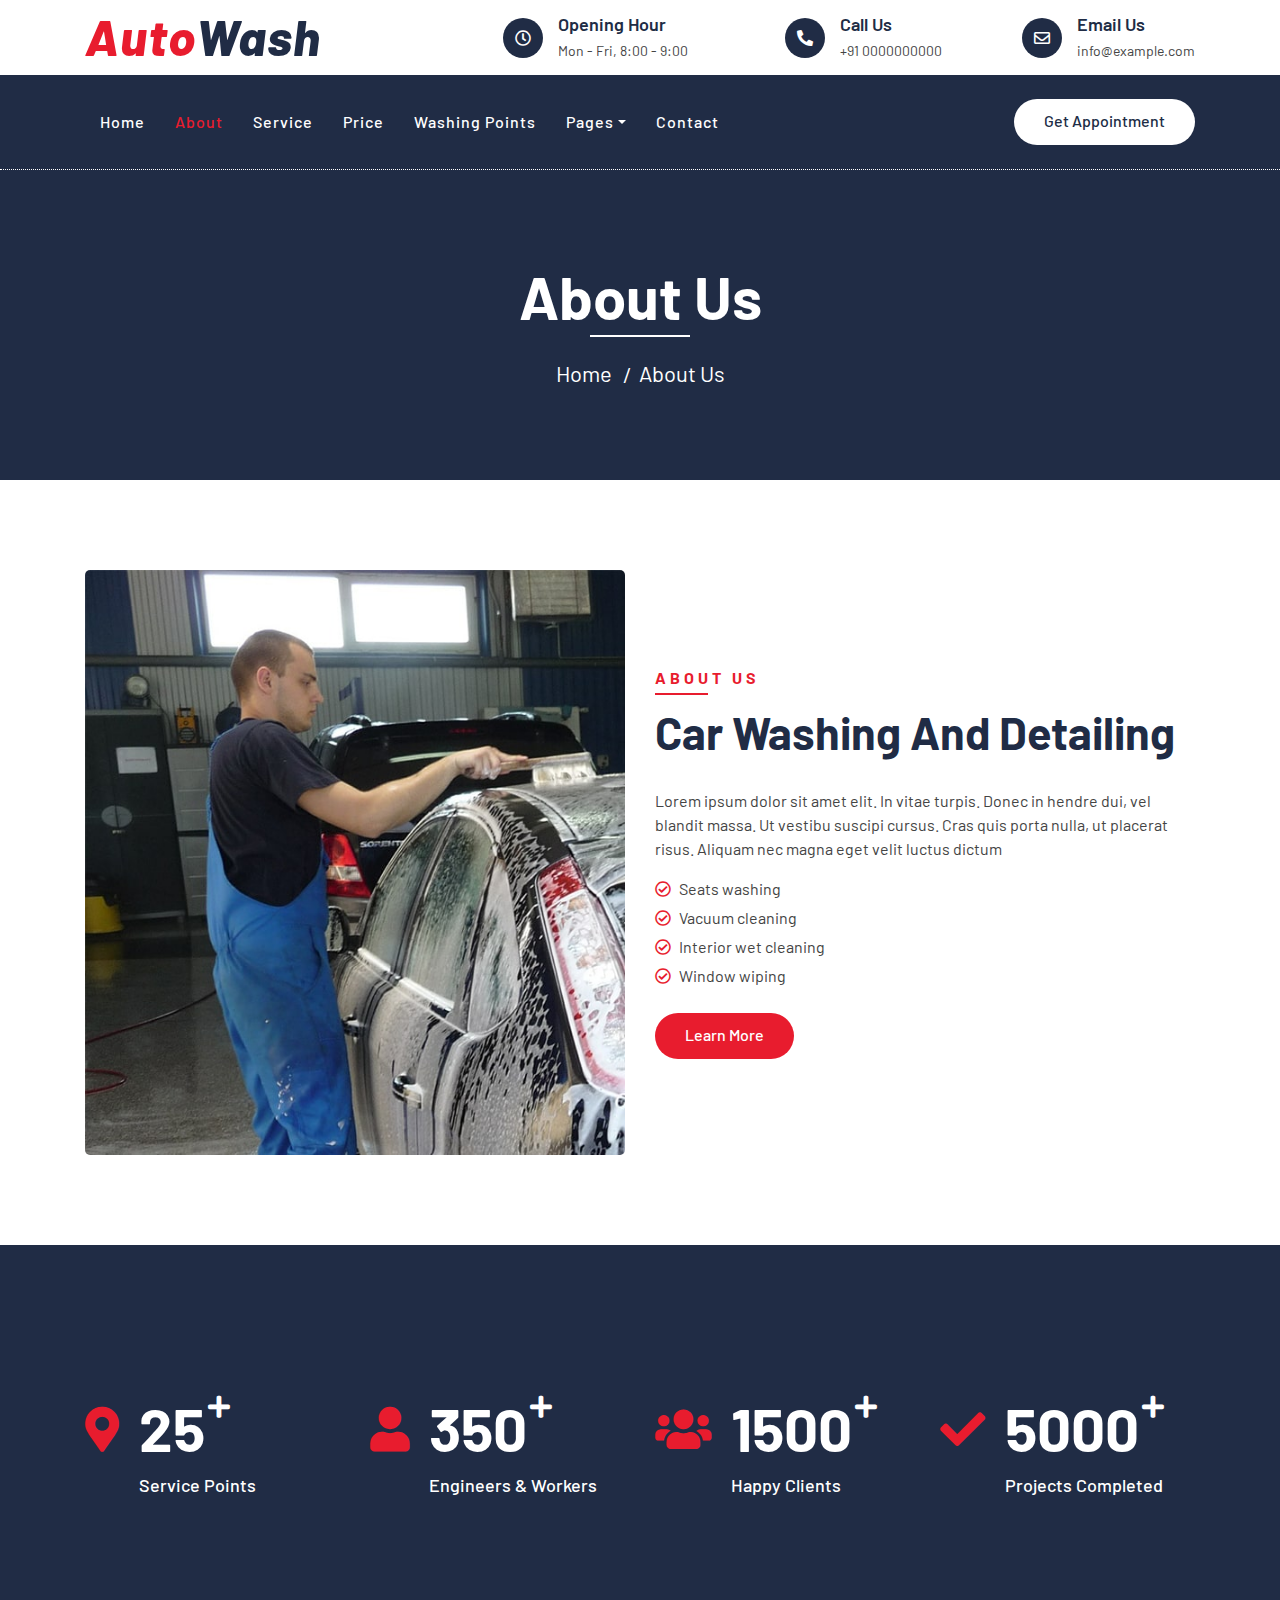
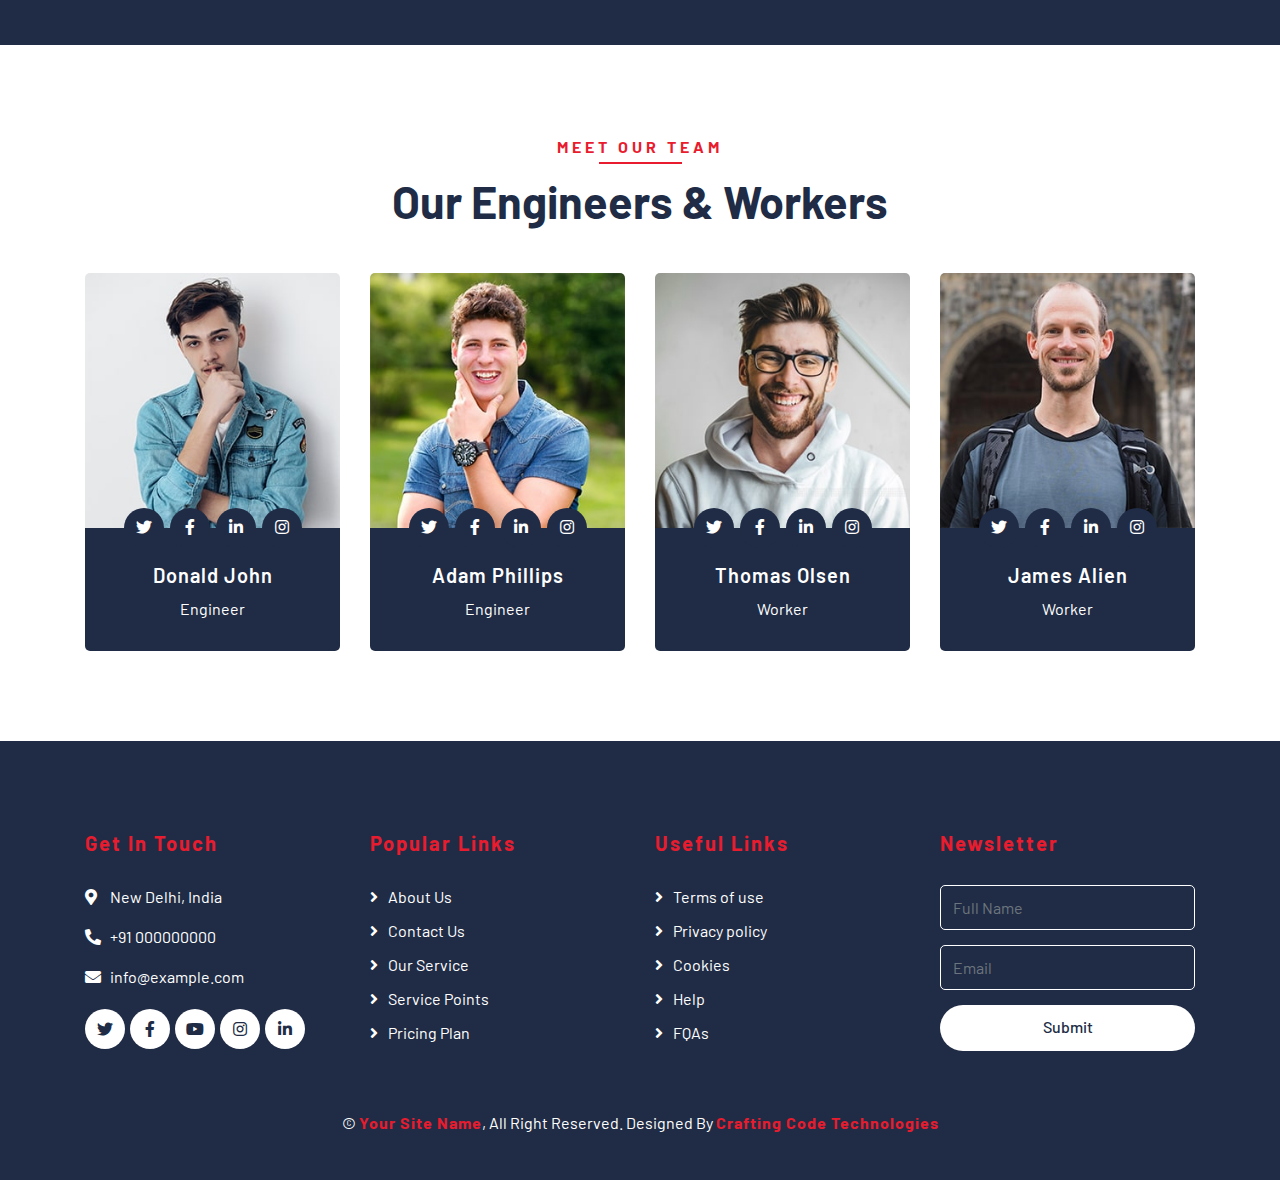
==== about.html @ 19c5558d "push to git hub" ====
<!DOCTYPE html>
<html lang="en">
    <head>
        <meta charset="utf-8">
        <title>AutoWash - Car Wash</title>
        <meta content="width=device-width, initial-scale=1.0" name="viewport">
        <meta content="Free Website Template" name="keywords">
        <meta content="Free Website Template" name="description">

        <!-- Favicon -->
        <link href="img/favicon.ico" rel="icon">

        <!-- Google Font -->
        <link href="https://fonts.googleapis.com/css2?family=Barlow:wght@400;500;600;700;800;900&display=swap" rel="stylesheet"> 
        
        <!-- CSS Libraries -->
        <link href="https://stackpath.bootstrapcdn.com/bootstrap/4.4.1/css/bootstrap.min.css" rel="stylesheet">
        <link href="https://cdnjs.cloudflare.com/ajax/libs/font-awesome/5.10.0/css/all.min.css" rel="stylesheet">
        <link href="lib/flaticon/font/flaticon.css" rel="stylesheet">
        <link href="lib/animate/animate.min.css" rel="stylesheet">
        <link href="lib/owlcarousel/assets/owl.carousel.min.css" rel="stylesheet">

        <!-- Template Stylesheet -->
        <link href="css/style.css" rel="stylesheet">
    </head>

    <body>
        <!-- Top Bar Start -->
        <div class="top-bar">
            <div class="container">
                <div class="row align-items-center">
                    <div class="col-lg-4 col-md-12">
                        <div class="logo">
                            <a href="index.html">
                                <h1>Auto<span>Wash</span></h1>
                                <!-- <img src="img/logo.jpg" alt="Logo"> -->
                            </a>
                        </div>
                    </div>
                    <div class="col-lg-8 col-md-7 d-none d-lg-block">
                        <div class="row">
                            <div class="col-4">
                                <div class="top-bar-item">
                                    <div class="top-bar-icon">
                                        <i class="far fa-clock"></i>
                                    </div>
                                    <div class="top-bar-text">
                                        <h3>Opening Hour</h3>
                                        <p>Mon - Fri, 8:00 - 9:00</p>
                                    </div>
                                </div>
                            </div>
                            <div class="col-4">
                                <div class="top-bar-item">
                                    <div class="top-bar-icon">
                                        <i class="fa fa-phone-alt"></i>
                                    </div>
                                    <div class="top-bar-text">
                                        <h3>Call Us</h3>
                                        <p>+91 0000000000</p>
                                    </div>
                                </div>
                            </div>
                            <div class="col-4">
                                <div class="top-bar-item">
                                    <div class="top-bar-icon">
                                        <i class="far fa-envelope"></i>
                                    </div>
                                    <div class="top-bar-text">
                                        <h3>Email Us</h3>
                                        <p>info@example.com</p>
                                    </div>
                                </div>
                            </div>
                        </div>
                    </div>
                </div>
            </div>
        </div>
        <!-- Top Bar End -->

        <!-- Nav Bar Start -->
        <div class="nav-bar">
            <div class="container">
                <nav class="navbar navbar-expand-lg bg-dark navbar-dark">
                    <a href="#" class="navbar-brand">MENU</a>
                    <button type="button" class="navbar-toggler" data-toggle="collapse" data-target="#navbarCollapse">
                        <span class="navbar-toggler-icon"></span>
                    </button>

                    <div class="collapse navbar-collapse justify-content-between" id="navbarCollapse">
                        <div class="navbar-nav mr-auto">
                            <a href="index.html" class="nav-item nav-link">Home</a>
                            <a href="about.html" class="nav-item nav-link active">About</a>
                            <a href="service.html" class="nav-item nav-link">Service</a>
                            <a href="price.html" class="nav-item nav-link">Price</a>
                            <a href="location.html" class="nav-item nav-link">Washing Points</a>
                            <div class="nav-item dropdown">
                                <a href="#" class="nav-link dropdown-toggle" data-toggle="dropdown">Pages</a>
                                <div class="dropdown-menu">
                                    <a href="blog.html" class="dropdown-item">Blog Grid</a>
                                    <a href="single.html" class="dropdown-item">Detail Page</a>
                                    <a href="team.html" class="dropdown-item">Team Member</a>
                                    <a href="booking.html" class="dropdown-item">Schedule Booking</a>
                                </div>
                            </div>
                            <a href="contact.html" class="nav-item nav-link">Contact</a>
                        </div>
                        <div class="ml-auto">
                            <a class="btn btn-custom" href="#">Get Appointment</a>
                        </div>
                    </div>
                </nav>
            </div>
        </div>
        <!-- Nav Bar End -->
        
        
        <!-- Page Header Start -->
        <div class="page-header">
            <div class="container">
                <div class="row">
                    <div class="col-12">
                        <h2>About Us</h2>
                    </div>
                    <div class="col-12">
                        <a href="">Home</a>
                        <a href="">About Us</a>
                    </div>
                </div>
            </div>
        </div>
        <!-- Page Header End -->
        

        <!-- About Start -->
        <div class="about">
            <div class="container">
                <div class="row align-items-center">
                    <div class="col-lg-6">
                        <div class="about-img">
                            <img src="img/about.jpg" alt="Image">
                        </div>
                    </div>
                    <div class="col-lg-6">
                        <div class="section-header text-left">
                            <p>About Us</p>
                            <h2>car washing and detailing</h2>
                        </div>
                        <div class="about-content">
                            <p>
                                Lorem ipsum dolor sit amet elit. In vitae turpis. Donec in hendre dui, vel blandit massa. Ut vestibu suscipi cursus. Cras quis porta nulla, ut placerat risus. Aliquam nec magna eget velit luctus dictum
                            </p>
                            <ul>
                                <li><i class="far fa-check-circle"></i>Seats washing</li>
                                <li><i class="far fa-check-circle"></i>Vacuum cleaning</li>
                                <li><i class="far fa-check-circle"></i>Interior wet cleaning</li>
                                <li><i class="far fa-check-circle"></i>Window wiping</li>
                            </ul>
                            <a class="btn btn-custom" href="">Learn More</a>
                        </div>
                    </div>
                </div>
            </div>
        </div>
        <!-- About End -->
        
        
        <!-- Facts Start -->
        <div class="facts" data-parallax="scroll" data-image-src="img/facts.jpg">
            <div class="container">
                <div class="row">
                    <div class="col-lg-3 col-md-6">
                        <div class="facts-item">
                            <i class="fa fa-map-marker-alt"></i>
                            <div class="facts-text">
                                <h3 data-toggle="counter-up">25</h3>
                                <p>Service Points</p>
                            </div>
                        </div>
                    </div>
                    <div class="col-lg-3 col-md-6">
                        <div class="facts-item">
                            <i class="fa fa-user"></i>
                            <div class="facts-text">
                                <h3 data-toggle="counter-up">350</h3>
                                <p>Engineers & Workers</p>
                            </div>
                        </div>
                    </div>
                    <div class="col-lg-3 col-md-6">
                        <div class="facts-item">
                            <i class="fa fa-users"></i>
                            <div class="facts-text">
                                <h3 data-toggle="counter-up">1500</h3>
                                <p>Happy Clients</p>
                            </div>
                        </div>
                    </div>
                    <div class="col-lg-3 col-md-6">
                        <div class="facts-item">
                            <i class="fa fa-check"></i>
                            <div class="facts-text">
                                <h3 data-toggle="counter-up">5000</h3>
                                <p>Projects Completed</p>
                            </div>
                        </div>
                    </div>
                </div>
            </div>
        </div>
        <!-- Facts End -->


        <!-- Team Start -->
        <div class="team">
            <div class="container">
                <div class="section-header text-center">
                    <p>Meet Our Team</p>
                    <h2>Our Engineers & Workers</h2>
                </div>
                <div class="row">
                    <div class="col-lg-3 col-md-6">
                        <div class="team-item">
                            <div class="team-img">
                                <img src="img/team-1.jpg" alt="Team Image">
                            </div>
                            <div class="team-text">
                                <h2>Donald John</h2>
                                <p>Engineer</p>
                                <div class="team-social">
                                    <a href=""><i class="fab fa-twitter"></i></a>
                                    <a href=""><i class="fab fa-facebook-f"></i></a>
                                    <a href=""><i class="fab fa-linkedin-in"></i></a>
                                    <a href=""><i class="fab fa-instagram"></i></a>
                                </div>
                            </div>
                        </div>
                    </div>
                    <div class="col-lg-3 col-md-6">
                        <div class="team-item">
                            <div class="team-img">
                                <img src="img/team-2.jpg" alt="Team Image">
                            </div>
                            <div class="team-text">
                                <h2>Adam Phillips</h2>
                                <p>Engineer</p>
                                <div class="team-social">
                                    <a href=""><i class="fab fa-twitter"></i></a>
                                    <a href=""><i class="fab fa-facebook-f"></i></a>
                                    <a href=""><i class="fab fa-linkedin-in"></i></a>
                                    <a href=""><i class="fab fa-instagram"></i></a>
                                </div>
                            </div>
                        </div>
                    </div>
                    <div class="col-lg-3 col-md-6">
                        <div class="team-item">
                            <div class="team-img">
                                <img src="img/team-3.jpg" alt="Team Image">
                            </div>
                            <div class="team-text">
                                <h2>Thomas Olsen</h2>
                                <p>Worker</p>
                                <div class="team-social">
                                    <a href=""><i class="fab fa-twitter"></i></a>
                                    <a href=""><i class="fab fa-facebook-f"></i></a>
                                    <a href=""><i class="fab fa-linkedin-in"></i></a>
                                    <a href=""><i class="fab fa-instagram"></i></a>
                                </div>
                            </div>
                        </div>
                    </div>
                    <div class="col-lg-3 col-md-6">
                        <div class="team-item">
                            <div class="team-img">
                                <img src="img/team-4.jpg" alt="Team Image">
                            </div>
                            <div class="team-text">
                                <h2>James Alien</h2>
                                <p>Worker</p>
                                <div class="team-social">
                                    <a href=""><i class="fab fa-twitter"></i></a>
                                    <a href=""><i class="fab fa-facebook-f"></i></a>
                                    <a href=""><i class="fab fa-linkedin-in"></i></a>
                                    <a href=""><i class="fab fa-instagram"></i></a>
                                </div>
                            </div>
                        </div>
                    </div>
                </div>
            </div>
        </div>
        <!-- Team End -->


               <!-- Footer Start -->
        <div class="footer">
            <div class="container">
                <div class="row">
                    <div class="col-lg-3 col-md-6">
                        <div class="footer-contact">
                            <h2>Get In Touch</h2>
                            <p><i class="fa fa-map-marker-alt"></i>New Delhi, India</p>
                            <p><i class="fa fa-phone-alt"></i>+91 000000000</p>
                            <p><i class="fa fa-envelope"></i>info@example.com</p>
                            <div class="footer-social">
                                <a class="btn" href=""><i class="fab fa-twitter"></i></a>
                                <a class="btn" href=""><i class="fab fa-facebook-f"></i></a>
                                <a class="btn" href=""><i class="fab fa-youtube"></i></a>
                                <a class="btn" href=""><i class="fab fa-instagram"></i></a>
                                <a class="btn" href=""><i class="fab fa-linkedin-in"></i></a>
                            </div>
                        </div>
                    </div>
                    <div class="col-lg-3 col-md-6">
                        <div class="footer-link">
                            <h2>Popular Links</h2>
                            <a href="">About Us</a>
                            <a href="">Contact Us</a>
                            <a href="">Our Service</a>
                            <a href="">Service Points</a>
                            <a href="">Pricing Plan</a>
                        </div>
                    </div>
                    <div class="col-lg-3 col-md-6">
                        <div class="footer-link">
                            <h2>Useful Links</h2>
                            <a href="">Terms of use</a>
                            <a href="">Privacy policy</a>
                            <a href="">Cookies</a>
                            <a href="">Help</a>
                            <a href="">FQAs</a>
                        </div>
                    </div>
                    <div class="col-lg-3 col-md-6">
                        <div class="footer-newsletter">
                            <h2>Newsletter</h2>
                            <form>
                                <input class="form-control" placeholder="Full Name">
                                <input class="form-control" placeholder="Email">
                                <button class="btn btn-custom">Submit</button>
                            </form>
                        </div>
                    </div>
                </div>
            </div>
            <div class="container copyright">
                <p>&copy; <a href="#">Your Site Name</a>, All Right Reserved. Designed By <a href="https://craftingcodetech.vercel.app/">Crafting Code Technologies</a></p>
            </div>
        </div>
        <!-- Footer End -->
        
        <!-- Back to top button -->
        <a href="#" class="back-to-top"><i class="fa fa-chevron-up"></i></a>
        
        <!-- Pre Loader -->
        <div id="loader" class="show">
            <div class="loader"></div>
        </div>

        <!-- JavaScript Libraries -->
        <script src="https://code.jquery.com/jquery-3.4.1.min.js"></script>
        <script src="https://stackpath.bootstrapcdn.com/bootstrap/4.4.1/js/bootstrap.bundle.min.js"></script>
        <script src="lib/easing/easing.min.js"></script>
        <script src="lib/owlcarousel/owl.carousel.min.js"></script>
        <script src="lib/waypoints/waypoints.min.js"></script>
        <script src="lib/counterup/counterup.min.js"></script>
        
        <!-- Contact Javascript File -->
        <script src="mail/jqBootstrapValidation.min.js"></script>
        <script src="mail/contact.js"></script>

        <!-- Template Javascript -->
        <script src="js/main.js"></script>
    </body>
</html>
---- lib/flaticon/font/flaticon.css ----
/*
  	Flaticon icon font: Flaticon
  	Creation date: 11/10/2020 08:08
  	*/

@font-face {
  font-family: "Flaticon";
  src: url("./Flaticon.eot");
  src: url("./Flaticon.eot?#iefix") format("embedded-opentype"),
       url("./Flaticon.woff2") format("woff2"),
       url("./Flaticon.woff") format("woff"),
       url("./Flaticon.ttf") format("truetype"),
       url("./Flaticon.svg#Flaticon") format("svg");
  font-weight: normal;
  font-style: normal;
}

@media screen and (-webkit-min-device-pixel-ratio:0) {
  @font-face {
    font-family: "Flaticon";
    src: url("./Flaticon.svg#Flaticon") format("svg");
  }
}

[class^="flaticon-"]:before, [class*=" flaticon-"]:before,
[class^="flaticon-"]:after, [class*=" flaticon-"]:after {   
  font-family: Flaticon;
        font-size: 20px;
font-style: normal;
margin-left: 20px;
}

.flaticon-car-wash-1:before { content: "\f100"; }
.flaticon-car-service:before { content: "\f101"; }
.flaticon-seat:before { content: "\f102"; }
.flaticon-car-service-1:before { content: "\f103"; }
.flaticon-car-wash:before { content: "\f104"; }
.flaticon-brush:before { content: "\f105"; }
.flaticon-vacuum-cleaner:before { content: "\f106"; }
.flaticon-brush-1:before { content: "\f107"; }
.flaticon-car-service-2:before { content: "\f108"; }
.flaticon-car-service-3:before { content: "\f109"; }
---- css/style.css ----
/*******************************/
/********* General CSS *********/
/*******************************/
body {
    color: #444444;
    font-weight: 400;
    background: #ffffff;
    font-family: 'Barlow', sans-serif;
}

h1,
h2, 
h3, 
h4,
h5, 
h6 {
    color: #202C45;
}

a {
    color: #202C45;
    transition: .3s;
}

a:hover,
a:active,
a:focus {
    color: #E81C2E;
    outline: none;
    text-decoration: none;
}

.btn.btn-custom {
    padding: 10px 30px 12px 30px;
    text-align: center; 
    font-size: 16px;
    font-weight: 500;
    color: #ffffff;
    background: #E81C2E;
    border: none;
    border-radius: 60px;
    box-shadow: inset 0 0 0 0 #202C45;
    transition: ease-out 0.5s;
    -webkit-transition: ease-out 0.5s;
    -moz-transition: ease-out 0.5s;
}

.btn.btn-custom:hover {
    color: #E81C2E;
    background: #202C45;
    box-shadow: inset 200px 0 0 0 #202C45;
}

.btn:focus,
.form-control:focus {
    box-shadow: none;
}

.container-fluid {
    max-width: 1366px;
}

[class^="flaticon-"]:before, [class*=" flaticon-"]:before,
[class^="flaticon-"]:after, [class*=" flaticon-"]:after {   
    font-size: inherit;
    margin-left: 0;
}


/**********************************/
/****** Loader & Back to Top ******/
/**********************************/
#loader {
    position: fixed;
    top: 0;
    right: 0;
    bottom: 0;
    left: 0;
    display: flex;
    align-items: center;
    justify-content: center;
    background: #ffffff;
    opacity: 0;
    visibility: hidden;
    -webkit-transition: opacity .3s ease-out, visibility 0s linear .3s;
    -o-transition: opacity .3s ease-out, visibility 0s linear .3s;
    transition: opacity .3s ease-out, visibility 0s linear .3s;
    z-index: 999;
}

#loader.show {
    -webkit-transition: opacity .6s ease-out, visibility 0s linear 0s;
    -o-transition: opacity .6s ease-out, visibility 0s linear 0s;
    transition: opacity .6s ease-out, visibility 0s linear 0s;
    visibility: visible;
    opacity: 1;
}

#loader .loader {
    position: relative;
    width: 45px;
    height: 45px;
    border: 5px solid #dddddd;
    border-top: 5px solid #E81C2E;
    border-radius: 50%;
    -webkit-animation: spin 2s linear infinite;
    animation: spin 2s linear infinite;
}

@-webkit-keyframes spin {
    0% { -webkit-transform: rotate(0deg); }
    100% { -webkit-transform: rotate(360deg); }
}

@keyframes spin {
    0% { transform: rotate(0deg); }
    100% { transform: rotate(360deg); }
}

.back-to-top {
    position: fixed;
    display: none;
    width: 44px;
    height: 44px;
    text-align: center;
    line-height: 1;
    font-size: 22px;
    right: 15px;
    bottom: 15px;
    transition: .5s;
    background: #E81C2E;
    border-radius: 44px;
    z-index: 9;
}

.back-to-top i {
    color: #ffffff;
    padding-top: 10px;
}

.back-to-top:hover {
    background: #202C45;
}


/**********************************/
/********** Top Bar CSS ***********/
/**********************************/
.top-bar {
    position: relative;
    height: 75px;
    display: flex;
    align-items: center;
    background: #ffffff;
}

.top-bar .logo {
    text-align: left;
    overflow: hidden;
}

.top-bar .logo h1 {
    margin: -4px 0 0 0;
    color: #E81C2E;
    font-size: 50px;
    line-height: 50px;
    font-weight: 800;
    letter-spacing: 1px;
    font-style: italic;
}

.top-bar .logo h1 span {
    color: #202C45;
}

.top-bar .logo img {
    max-width: 100%;
    max-height: 60px;
}

.top-bar .top-bar-item {
    display: flex;
    align-items: center;
    justify-content: flex-end;
}

.top-bar .top-bar-icon {
    width: 40px;
    height: 40px;
    display: flex;
    align-items: center;
    justify-content: center;
    background: #202C45;
    border-radius: 40px;
}

.top-bar .top-bar-icon i {
    margin: 0;
    color: #ffffff;
    font-size: 16px;
}

.top-bar .top-bar-text {
    padding-left: 15px;
}

.top-bar .top-bar-text h3 {
    margin: 0 0 5px 0;
    font-size: 18px;
    font-weight: 600;
}

.top-bar .top-bar-text p {
    margin: 0;
    font-size: 14px;
    font-weight: 400;
}

@media (max-width: 991.98px) {
    .top-bar .logo {
        text-align: center;
    }
}


/**********************************/
/*********** Nav Bar CSS **********/
/**********************************/
.nav-bar {
    position: relative;
    background: #202C45;
}

.nav-bar.nav-sticky {
    position: fixed;
    width: 100%;
    top: 0;
    left: 0;
    box-shadow: 0 2px 5px rgba(0, 0, 0, .3);
    z-index: 999;
}

.nav-bar .navbar {
    padding: 20px 0;
    background: #202C45 !important;
    transition: .3s;
}

.nav-bar.nav-sticky .navbar {
    padding: 5px 0;
}

.navbar-dark .navbar-nav .nav-link,
.navbar-dark .navbar-nav .nav-link:focus,
.navbar-dark .navbar-nav .nav-link:hover,
.navbar-dark .navbar-nav .nav-link.active {
    color: #ffffff;
    padding: 15px;
    font-weight: 500;
    letter-spacing: 1px;
}

.navbar-dark .navbar-nav .nav-link:hover,
.navbar-dark .navbar-nav .nav-link.active {
    color: #E81C2E;
}

.nav-bar .dropdown-menu {
    margin-top: 0;
    border: 0;
    border-radius: 0;
    background: #f8f9fa;
}

.nav-bar .btn.btn-custom {
    color: #202C45;
    background: #ffffff;
    box-shadow: inset 0 0 0 0 #E81C2E;
}

.nav-bar .btn:hover {
    color: #ffffff;
    background: #E81C2E;
    box-shadow: inset 200px 0 0 0 #E81C2E;
}

@media (min-width: 992px) {
    .nav-bar .navbar-brand {
        display: none;
    }
}

@media (max-width: 991.98px) {
    .navbar-dark .navbar-nav .nav-link,
    .navbar-dark .navbar-nav .nav-link:focus,
    .navbar-dark .navbar-nav .nav-link:hover,
    .navbar-dark .navbar-nav .nav-link.active {
        padding: 5px 0;
    }
    
    .nav-bar .dropdown-menu {
        box-shadow: none;
    }
    
    .nav-bar .btn {
        display: none;
    }
}


/*******************************/
/********** Hero CSS ***********/
/*******************************/
.carousel {
    position: relative;
    width: 100%;
    min-height: 400px;
    background: #ffffff;
    margin-bottom: 45px;
}

.carousel .container-fluid {
    padding: 0;
}

.carousel .carousel-item {
    position: relative;
    width: 100%;
    min-height: 400px;
    display: flex;
    align-items: center;
    justify-content: center;
    flex-direction: column;
}

.carousel .carousel-img {
    position: relative;
    width: 100%;
    height: 100%;
    min-height: 400px;
    text-align: right;
    overflow: hidden;
}

.carousel .carousel-img::after {
    position: absolute;
    content: "";
    top: 0;
    right: 0;
    bottom: 0;
    left: 0;
    background: rgba(0, 0, 0, .5);
    z-index: 1;
}

.carousel .carousel-img img {
    width: 100%;
    height: 100%;
    object-fit: cover;
}

.carousel .carousel-text {
    position: absolute;
    max-width: 992px;
    padding: 0 15px;
    text-align: center;
    display: flex;
    align-items: center;
    justify-content: center;
    flex-direction: column;
    z-index: 2;
}

.carousel .carousel-text h3 {
    color: #E81C2E;
    font-size: 20px;
    font-weight: 700;
    letter-spacing: 4px;
    text-transform: uppercase;
    margin-bottom: 0px;
}

.carousel .carousel-text h1 {
    color: #ffffff;
    font-size: 90px;
    font-weight: 700;
    margin-bottom: 20px;
    text-transform: capitalize;
}

.carousel .carousel-text p {
    max-width: 500px;
    color: #ffffff;
    font-size: 18px;
    margin-bottom: 40px;
}

.carousel .btn.btn-custom {
    padding: 20px 45px 22px 45px;
    color: #ffffff;
}

.carousel .btn.btn-custom:hover {
    color: #E81C2E;
}

.carousel .owl-nav {
    position: absolute;
    width: 100%;
    height: 50px;
    top: calc(50% - 25px);
    left: 0;
    display: flex;
    justify-content: space-between;
    z-index: 9;
}

.carousel .owl-nav .owl-prev,
.carousel .owl-nav .owl-next {
    width: 50px;
    height: 50px;
    display: flex;
    align-items: center;
    justify-content: center;
    color: #ffffff;
    border-radius: 50px;
    background: rgba(256, 256, 256, .2);
    font-size: 22px;
    transition: .5s;
}

.carousel .owl-nav .owl-prev {
    margin-left: 30px;
}

.carousel .owl-nav .owl-next {
    margin-right: 30px;
}

.carousel .owl-nav .owl-prev:hover,
.carousel .owl-nav .owl-next:hover {
    color: #ffffff;
    background: #E81C2E;
}

.carousel .animated {
    -webkit-animation-duration: 1s;
    animation-duration: 1s;
}

@media (max-width: 991.98px) {
    .carousel .carousel-text h3 {
        margin-bottom: 5px;
    }
    
    .carousel .carousel-text h1 {
        font-size: 60px;
    }
    
    .carousel .carousel-text p {
        font-size: 16px;
    }
    
    .carousel .carousel-text .btn {
        padding: 12px 30px;
        font-size: 15px;
        letter-spacing: 0;
    }
}

@media (max-width: 767.98px) {
    .carousel .carousel-text h3 {
        font-size: 18px;
        letter-spacing: 2px;
        margin-bottom: 15px;
    }
    
    .carousel .carousel-text h1 {
        font-size: 45px;
    }
    
    .carousel .carousel-text .btn {
        padding: 10px 25px;
        font-size: 15px;
        letter-spacing: 0;
    }
}

@media (max-width: 575.98px) {
    .carousel .carousel-text h3 {
        font-size: 14px;
        letter-spacing: 1px;
        margin-bottom: 10px;
    }
    
    .carousel .carousel-text h1 {
        font-size: 30px;
        margin-bottom: 15px;
    }
    
    .carousel .carousel-text p {
        margin-bottom: 25px;
    }
    
    .carousel .carousel-text .btn {
        padding: 8px 20px;
        font-size: 14px;
        letter-spacing: 0;
    }
}


/*******************************/
/******* Page Header CSS *******/
/*******************************/
.page-header {
    position: relative;
    margin-bottom: 45px;
    padding: 90px 0;
    text-align: center;
    background: #202C45;
    border-top: 1px dotted #ffffff;
}

.page-header h2 {
    position: relative;
    color: #ffffff;
    font-size: 60px;
    font-weight: 700;
    margin-bottom: 20px;
    padding-bottom: 5px;
}

.page-header h2::after {
    position: absolute;
    content: "";
    width: 100px;
    height: 2px;
    left: calc(50% - 50px);
    bottom: 0;
    background: #ffffff;
}

.page-header a {
    position: relative;
    padding: 0 12px;
    font-size: 22px;
    color: #ffffff;
}

.page-header a:hover {
    color: #E81C2E;
}

.page-header a::after {
    position: absolute;
    content: "/";
    width: 8px;
    height: 8px;
    top: -2px;
    right: -7px;
    text-align: center;
    color: #ffffff;
}

.page-header a:last-child::after {
    display: none;
}

@media (max-width: 991.98px) {
    .page-header {
        padding: 60px 0;
    }
    
    .page-header h2 {
        font-size: 45px;
    }
    
    .page-header a {
        font-size: 20px;
    }
}

@media (max-width: 767.98px) {
    .page-header {
        padding: 45px 0;
    }
    
    .page-header h2 {
        font-size: 35px;
    }
    
    .page-header a {
        font-size: 18px;
    }
}


/*******************************/
/******* Section Header ********/
/*******************************/
.section-header {
    position: relative;
    width: 100%;
    max-width: 700px;
    margin: 0 auto 45px auto;
}

.section-header p {
    display: inline-block;
    margin-bottom: 10px;
    padding-bottom: 5px;
    position: relative;
    font-size: 16px;
    font-weight: 700;
    letter-spacing: 4px;
    text-transform: uppercase;
    color: #E81C2E;
}

.section-header p::after {
    position: absolute;
    content: "";
    width: 50%;
    height: 2px;
    left: 25%;
    bottom: 0;
    background: #E81C2E;
}

.section-header.text-left p::after {
    left: 0;
}

.section-header.text-right p::after {
    left: 50%;
}

.section-header h2 {
    margin: 0;
    font-size: 45px;
    font-weight: 700;
    text-transform: capitalize;
}

@media (max-width: 991.98px) {
    .section-header h2 {
        font-size: 45px;
    }
}

@media (max-width: 767.98px) {
    .section-header h2 {
        font-size: 40px;
    }
}

@media (max-width: 575.98px) {
    .section-header h2 {
        font-size: 35px;
    }
}


/*******************************/
/********** About CSS **********/
/*******************************/
.about {
    position: relative;
    width: 100%;
    padding: 45px 0 15px 0;
}

.about .section-header {
    margin-bottom: 30px;
    margin-left: 0;
}

.about .about-img img {
    width: 100%;
    border-radius: 5px;
    margin-bottom: 30px;
}

.about .about-content {
    margin-bottom: 30px;
}

.about .about-content ul {
    margin: 0;
    padding: 0;
    list-style: none;
    margin-bottom: 25px;
}

.about .about-content ul li {
    margin-bottom: 5px;
}

.about .about-content ul li i {
    margin-right: 8px;
    color: #E81C2E;
}


/*******************************/
/********* Service CSS *********/
/*******************************/
.service {
    position: relative;
    width: 100%;
    padding: 45px 0 0 0;
}

.service .service-item {
    position: relative;
    width: 100%;
    display: flex;
    flex-direction: column;
    margin-bottom: 45px;
}

.service .service-item i {
    color: #202C45;
    font-size: 75px;
    line-height: 75px;
    margin-bottom: 20px;
}

.service .service-item [class^="flaticon-"]::before {
    margin: 0;
    font-size: 60px;
    line-height: 60px;
    background-image: linear-gradient(#E81C2E, #202C45);
    -webkit-background-clip: text;
    -webkit-text-fill-color: transparent;
    transition: .5s;
}

.service .service-item h3 {
    margin-bottom: 10px;
    font-size: 20px;
    font-weight: 700;
    letter-spacing: 1px;
}

.service .service-item p {
    margin: 0;
}


/*******************************/
/********** Facts CSS **********/
/*******************************/
.facts {
    position: relative;
    width: 100%;
    min-height: 400px;
    margin: 45px 0;
    display: flex;
    align-items: center;
    background: #202C45;
}

.facts .facts-item {
    display: flex;
    flex-direction: row;
    margin: 25px 0;
}

.facts .facts-item i {
    margin-top: 15px;
    font-size: 45px;
    color: #E81C2E;
}

.facts .facts-text {
    padding-left: 20px;
}

.facts .facts-text h3 {
    position: relative;
    display: inline-block;
    color: #ffffff;
    font-size: 60px;
    font-weight: 700;
}

.facts .facts-text h3::after {
    position: absolute;
    content: "\f067";
    top: 0px;
    right: -25px;
    color: #ffffff;
    font-size: 25px;
    font-family: "Font Awesome 5 Free";
    font-weight: 900;
}

.facts .facts-text p {
    color: #ffffff;
    font-size: 18px;
    font-weight: 500;
    margin: 0;
}


/*******************************/
/********* Pricing CSS *********/
/*******************************/
.price {
    position: relative;
    width: 100%;
    padding: 45px 0 15px 0;
}

.price .row {
    padding: 0 15px;
}

.price .col-md-4 {
    padding: 0;
}

.price .price-item {
    position: relative;
    margin-bottom: 30px;
    background: #ffffff;
    border-radius: 5px;
    text-align: center;
}

.price .featured-item {
    box-shadow: 0 0 30px rgba(0, 0, 0, .2);
    z-index: 1;
}

.price .price-header {
    padding: 45px 0 30px 0;
}

.price .price-header h3 {
    font-size: 20px;
    font-weight: 700;
    letter-spacing: 2px;
    text-transform: uppercase;
}

.price .price-header h2 {
    display: flex;
    align-items: flex-start;
    justify-content: center;
    font-size: 60px;
    font-weight: 700;
    letter-spacing: 5px;
}

.price .price-header h2 span {
    font-size: 25px;
    line-height: 55px;
}

.price .price-item.featured-item h2,
.price .price-item.featured-item h3 {
    color: #E81C2E;
}

.price .price-body {
    padding: 0 0 20px 0;
}

.price .price-body ul {
    margin: 0;
    padding: 0;
    list-style: none;
}

.price .price-body ul li {
    padding: 0 0 15px 0;
}

.price .price-body ul li i {
    margin-right: 10px;
}

.price .price-body ul li i.fa-check-circle {
    color: #39B972;
}

.price .price-body ul li i.fa-times-circle {
    color: #cccccc;
}

.price .price-item .price-footer {
    padding-bottom: 45px;
}

.price .price-item .price-footer .btn.btn-custom {
    color: #E81C2E;
    background: #202C45;
    box-shadow: inset 0 0 0 0 #E81C2E;
}

.price .price-item .price-footer .btn.btn-custom:hover {
    color: #ffffff;
    background: #E81C2E;
    box-shadow: inset 200px 0 0 0 #E81C2E;
}

.price .price-item.featured-item .price-footer .btn.btn-custom {
    color: #ffffff;
    background: #E81C2E;
    box-shadow: inset 0 0 0 0 #202C45;
}

.price .price-item.featured-item .price-footer .btn.btn-custom:hover {
    color: #E81C2E;
    background: #202C45;
    box-shadow: inset 200px 0 0 0 #202C45;
}


/*******************************/
/******** Location CSS *********/
/*******************************/
.location {
    position: relative;
    width: 100%;
    padding: 45px 0;
}

.location .location-item {
    display: flex;
    margin-bottom: 30px;
}

.location .location-item i {
    padding-top: 3px;
    font-size: 30px;
    color: #E81C2E;
}

.location .location-text {
    padding-left: 15px;
}

.location .location-text h3 {
    font-size: 18px;
    font-weight: 700;
}

.location .location-text p {
    margin-bottom: 5px;
}

.location .location-text p strong {
    margin-right: 5px;
    font-weight: 600;
}

.location .location-form {
    padding: 45px 30px;
    background: #E81C2E;
    border-radius: 5px;
}

.location .location-form h3 {
    color: #ffffff;
    font-size: 25px;
    font-weight: 700;
    margin-bottom: 25px;
}

.location .location-form .control-group {
    margin-bottom: 15px;
}

.location .location-form .form-control {
    height: 45px;
    color: #ffffff;
    padding: 0 15px;
    border-radius: 5px;
    border: 1px solid #ffffff;
    background: transparent;
}

.location .location-form textarea.form-control {
    height: 120px;
    padding: 15px;
}

.location .location-form .form-control::placeholder {
    color: #ffffff;
    opacity: 1;
}

.location .location-form .form-control:-ms-input-placeholder,
.location .location-form .form-control::-ms-input-placeholder {
    color: #ffffff;
}

.location .location-form .btn.btn-custom {
    width: 100%;
    color: #E81C2E;
    background: #ffffff;
    box-shadow: inset 0 0 0 0 #202C45;
}

.location .location-form .btn.btn-custom:hover {
    color: #ffffff;
    background: #E81C2E;
    box-shadow: inset 400px 0 0 0 #202C45;
}

@media(min-width: 576px) and (max-width: 991.89px) {
    .location .location-form .btn.btn-custom:hover {
        box-shadow: inset 650px 0 0 0 #202C45;
    }
}


/*******************************/
/*********** Team CSS **********/
/*******************************/
.team {
    position: relative;
    width: 100%;
    padding: 45px 0 15px 0;
}

.team .team-item {
    position: relative;
    margin-bottom: 30px;
}

.team .team-img {
    position: relative;
    border-radius: 5px 5px 0 0;
    overflow: hidden;
}

.team .team-img img {
    width: 100%;
    transition: .3s;
}

.team .team-item:hover img {
    transform: scale(1.1);
}

.team .team-text {
    position: relative;
    width: 100%;
    padding: 35px 30px 30px 30px;
    text-align: center;
    background: #202C45;
    border-radius: 0 0 5px 5px;
    transition: .5s;
}

.team .team-item:hover .team-text {
    background: #E81C2E;
}

.team .team-text h2 {
    color: #ffffff;
    font-size: 20px;
    font-weight: 600;
    letter-spacing: 1px;
    margin-bottom: 10px;
}

.team .team-text p {
    margin: 0;
    color: #ffffff;
}

.team .team-social {
    position: absolute;
    width: 100%;
    height: 40px;
    top: -20px;
    left: 0;
    text-align: center;
    font-size: 0;
}

.team .team-social a {
    display: inline-block;
    width: 40px;
    height: 40px;
    margin: 0 3px;
    padding: 7px 0;
    text-align: center;
    font-size: 16px;
    color: #ffffff;
    background: #202C45;
    border-radius: 40px;
    transition: .5s;
}

.team .team-item:hover .team-social a {
    background: #E81C2E;
}

.team .team-social a:hover {
    color: #202C45;
}


/*******************************/
/******* Testimonial CSS *******/
/*******************************/
.testimonial {
    position: relative;
    width: 100%;
    padding: 45px 0;
}

.testimonial .testimonials-carousel {
    position: relative;
    width: calc(100% + 30px);
    margin: 0 -15px;
}

.testimonial .testimonial-item {
    position: relative;
    width: 100%;
    padding: 0 15px;
    display: flex;
}

.testimonial .testimonial-item img {
    width: 80px;
    height: 80px;
    border-radius: 80px;
    transform: scale(.8);
    transition: 2s;
}

.testimonial .owl-item.center .testimonial-item img {
    transform: scale(1);
}

.testimonial .testimonial-text {
    width: calc(100% - 100px);
    padding-left: 20px;
}

.testimonial .testimonial-text h3 {
    font-size: 18px;
    font-weight: 700;
    letter-spacing: 1px;
    margin-bottom: 5px;
}

.testimonial .testimonial-text h4 {
    color: #777777;
    font-size: 15px;
    font-weight: 400;
    font-style: italic;
    margin-bottom: 10px;
}

.testimonial .testimonial-text p {
    margin: 0;
}

.testimonial .testimonial-text p::before {
    content: "\f10d";
    font-size: 25px;
    font-family: "Font Awesome 5 Free";
    font-weight: 900;
    color: #E81C2E;
    margin-right: 10px;
}

.testimonial .owl-dots {
    margin-top: 15px;
    text-align: center;
}

.testimonial .owl-dot {
    display: inline-block;
    margin: 0 5px;
    width: 12px;
    height: 12px;
    border-radius: 10px;
    background: #dddddd;
}

.testimonial .owl-dot.active {
    background: #E81C2E;
}


/*******************************/
/*********** Blog CSS **********/
/*******************************/
.blog {
    position: relative;
    width: 100%;
    padding: 45px 0 0 0;
}

.blog .blog-item {
    margin-bottom: 45px;
}

.blog .blog-img {
    position: relative;
    width: 100%;
}

.blog .blog-img img {
    width: 100%;
    border-radius: 5px;
}

.blog .meta-date {
    position: absolute;
    width: 70px;
    height: 70px;
    bottom: 10%;
    left: calc(50% - 35px);
    display: flex;
    align-items: center;
    justify-content: center;
    flex-direction: column;
    border-radius: 70px;
    background: #202C45;
    color: #ffffff;
    opacity: 0;
    transition: .5s;
}

.blog .meta-date span {
    font-size: 14px;
    font-weight: 400;
    letter-spacing: 1px;
}

.blog .meta-date strong {
    font-size: 16px;
    font-weight: 700;
    line-height: 16px;
    letter-spacing: 3px;
    text-transform: uppercase;
}

.blog .blog-item:hover .meta-date {
    bottom: calc(50% - 35px);
    opacity: 1;
}

.blog .blog-text {
    padding: 25px 0 20px 0;
}

.blog .blog-text h3 {
    font-size: 22px;
    font-weight: 700;
}

.blog .blog-text h3 a {
    color: #202C45;
}

.blog .blog-text h3 a:hover {
    color: #E81C2E;
}

.blog .blog-text p {
    margin: 0;
}

.blog .blog-meta {
    display: flex;
}

.blog .blog-meta p {
    margin: 0;
    font-size: 14px;
    line-height: 14px;
    padding: 0 10px;
    border-right: 1px solid rgba(0, 0, 0, .15);
}

.blog .blog-meta p:first-child {
    padding-left: 0;
}

.blog .blog-meta p:last-child {
    padding-right: 0;
    border: none;
}

.blog .blog-meta i {
    color: #999999;
    margin-right: 5px;
}

.blog .blog-meta a {
    color: #999999;
}

.blog .blog-meta a:hover {
    color: #E81C2E;
}

.blog .pagination {
    margin-bottom: 15px;
}

.blog .pagination .page-link {
    color: #202C45;
    border-radius: 0;
    border-color: #202C45;
}

.blog .pagination .page-link:hover,
.blog .pagination .page-item.active .page-link {
    color: #E81C2E;
    background: #202C45;
}

.blog .pagination .disabled .page-link {
    color: #999999;
}


/*******************************/
/********* Contact CSS *********/
/*******************************/
.contact {
    position: relative;
    width: 100%;
    padding: 45px 0;
}

.contact .contact-info {
    width: 100%;
    margin-bottom: 45px;
    padding: 35px 30px 10px 30px;
    border-radius: 5px;
    background: #202C45;
    
}

.contact .contact-info h2 {
    color: #ffffff;
    font-size: 25px;
    font-weight: 700;
    margin-bottom: 30px;
}

.contact .contact-info-item {
    display: flex;
    align-items: center;
    justify-content: flex-start;
    margin-bottom: 30px;
}

.contact .contact-info-icon {
    width: 50px;
    height: 50px;
    display: flex;
    align-items: center;
    justify-content: center;
    background: #ffffff;
    border-radius: 50px;
}

.contact .contact-info-icon i {
    margin: 0;
    color: #202C45;
    font-size: 16px;
}

.contact .contact-info-text {
    padding-left: 20px;
}

.contact .contact-info-text h3 {
    margin: 0 0 5px 0;
    color: #ffffff;
    font-size: 18px;
    font-weight: 700;
    letter-spacing: 1px;
}

.contact .contact-info-text p {
    margin: 0;
    color: #ffffff;
    font-size: 16px;
    font-weight: 500;
}

.contact .contact-form {
    position: relative;
    width: 100%;
    margin-bottom: 45px;
}

.contact .contact-form input {
    padding: 15px;
    border-radius: 5px;
    border: 1px solid #202C45;
}

.contact .contact-form textarea {
    height: 125px;
    padding: 8px 15px;
    border-radius: 5px;
    border: 1px solid #202C45;
}

.contact .help-block ul {
    margin: 0;
    padding: 0;
    list-style-type: none;
}

.contact iframe {
    width: 100%;
    height: 400px;
    border-radius: 5px;
}


/*******************************/
/******* Single Post CSS *******/
/*******************************/
.single {
    position: relative;
    padding: 45px 0;
}

.single .single-content {
    position: relative;
    margin-bottom: 30px;
    overflow: hidden;
}

.single .single-content img {
    margin-bottom: 20px;
    width: 100%;
    border-radius: 5px;
}

.single .single-tags {
    margin: -5px -5px 41px -5px;
    font-size: 0;
}

.single .single-tags a {
    margin: 5px;
    display: inline-block;
    padding: 7px 15px;
    font-size: 14px;
    font-weight: 500;
    color: #202C45;
    border: 1px solid #202C45;
    border-radius: 5px;
}

.single .single-tags a:hover {
    color: #ffffff;
    background: #E81C2E;
    border-color: #E81C2E;
}

.single .single-bio {
    padding: 30px;
    background: #202C45;
    display: flex;
    align-items: center;
    justify-content: center;
    flex-direction: column;
    border-radius: 5px;
}

.single .single-bio-img {
    width: 100%;
    max-width: 115px;
    padding: 15px;
    background: #ffffff;
    border-radius: 100px;
    margin-bottom: 20px;
}

.single .single-bio-img img {
    width: 100%;
    border-radius: 100px;
}

.single .single-bio-text {
    text-align: center;
}

.single .single-bio-text h3 {
    color: #ffffff;
    font-size: 20px;
    font-weight: 700;
    letter-spacing: 1px;
}

.single .single-bio-text p {
    color: #ffffff;
    margin: 0;
}

.single .single-bio-social {
    margin-top: 20px;
    display: flex;
}

.single .single-bio-social a {
    width: 40px;
    height: 40px;
    display: flex;
    align-items: center;
    justify-content: center;
    color: #202C45;
    background: #ffffff;
    border-radius: 40px;
    margin-right: 5px;
    transition: .5s;
}

.single .single-bio-social a:last-child {
    margin: 0;
}

.single .single-bio-social a:hover {
    color: #ffffff;
    background: #E81C2E;
}

.single .single-related {
    margin-bottom: 45px;
}

.single .single-related h2 {
    font-size: 30px;
    font-weight: 700;
    margin-bottom: 25px;
}

.single .related-slider {
    position: relative;
    margin: 0 -15px;
    width: calc(100% + 30px);
}

.single .related-slider .post-item {
    margin: 0 15px;
}

.single .post-item {
    display: flex;
    align-items: center;
    margin-bottom: 15px;
}

.single .post-item .post-img {
    width: 100%;
    max-width: 80px;
}

.single .post-item .post-img img {
    width: 100%;
    border-radius: 5px;
}

.single .post-item .post-text {
    padding-left: 15px;
}

.single .post-item .post-text a {
    font-size: 17px;
    font-weight: 500;
}

.single .post-item .post-text a:hover {
    color: #E81C2E;
}

.single .post-item .post-meta {
    display: flex;
    margin-top: 8px;
}

.single .post-item .post-meta p {
    display: inline-block;
    margin: 0;
    padding: 0 3px;
    font-size: 14px;
    font-weight: 400;
    font-style: italic;
}

.single .post-item .post-meta p a {
    margin-left: 5px;
    color: #777777;
    font-size: 14px;
    font-weight: 400;
    font-style: normal;
}

.single .related-slider .owl-nav {
    position: absolute;
    width: 90px;
    top: -55px;
    right: 15px;
    display: flex;
}

.single .related-slider .owl-nav .owl-prev,
.single .related-slider .owl-nav .owl-next {
    margin-left: 15px;
    width: 30px;
    height: 30px;
    display: flex;
    align-items: center;
    justify-content: center;
    color: #ffffff;
    background: #202C45;
    border-radius: 5px;
    font-size: 16px;
    transition: .3s;
}

.single .related-slider .owl-nav .owl-prev:hover,
.single .related-slider .owl-nav .owl-next:hover {
    color: #ffffff;
    background: #E81C2E;
}

.single .single-comment {
    position: relative;
    margin-bottom: 45px;
}

.single .single-comment h2 {
    font-size: 30px;
    font-weight: 700;
    margin-bottom: 25px;
}

.single .comment-list {
    list-style: none;
    padding: 0;
}

.single .comment-child {
    list-style: none;
}

.single .comment-body {
    display: flex;
    margin-bottom: 30px;
}

.single .comment-img {
    width: 60px;
}

.single .comment-img img {
    width: 100%;
    border-radius: 60px;
}

.single .comment-text {
    padding-left: 15px;
    width: calc(100% - 60px);
}

.single .comment-text h3 {
    font-size: 20px;
    font-weight: 600;
    margin-bottom: 3px;
}

.single .comment-text span {
    display: block;
    font-size: 14px;
    font-weight: 500;
    margin-bottom: 5px;
}

.single .comment-text .btn {
    padding: 3px 10px;
    font-size: 14px;
    font-weight: 500;
    color: #202C45;
    background: #dddddd;
    border-radius: 5px;
}

.single .comment-text .btn:hover {
    color: #ffffff;
    background: #E81C2E;
}

.single .comment-form {
    position: relative;
}

.single .comment-form h2 {
    font-size: 30px;
    font-weight: 700;
    margin-bottom: 25px;
}

.single .comment-form form {
    padding: 30px;
    background: #f3f6ff;
    border-radius: 5px;
}

.single .comment-form form .form-group:last-child {
    margin: 0;
}

.single .comment-form input,
.single .comment-form textarea {
    border-radius: 5px;
    border-color: #eeeeee;
}

.single .comment-form input:focus,
.single .comment-form textarea:focus {
    border-color: #E81C2E;
}

.single .comment-form .btn {
    border-radius: 45px;
}


/**********************************/
/*********** Sidebar CSS **********/
/**********************************/
.sidebar {
    position: relative;
    width: 100%;
}

@media(max-width: 991.98px) {
    .sidebar {
        margin-top: 45px;
    }
}

.sidebar .sidebar-widget {
    position: relative;
    margin-bottom: 45px;
}

.sidebar .sidebar-widget .widget-title {
    position: relative;
    margin-bottom: 30px;
    padding-bottom: 5px;
    font-size: 25px;
    font-weight: 700;
}

.sidebar .sidebar-widget .widget-title::after {
    position: absolute;
    content: "";
    width: 60px;
    height: 2px;
    bottom: 0;
    left: 0;
    background: #E81C2E;
}

.sidebar .sidebar-widget .search-widget {
    position: relative;
}

.sidebar .search-widget input {
    height: 50px;
    border: 1px solid #dddddd;
    border-radius: 5px;
}

.sidebar .search-widget input:focus {
    box-shadow: none;
    border-color: #E81C2E;
}

.sidebar .search-widget .btn {
    position: absolute;
    top: 6px;
    right: 15px;
    height: 40px;
    padding: 0;
    font-size: 25px;
    color: #202C45;
    background: none;
    border-radius: 0;
    border: none;
    transition: .3s;
}

.sidebar .search-widget .btn:hover {
    color: #E81C2E;
}

.sidebar .sidebar-widget .recent-post {
    position: relative;
}

.sidebar .sidebar-widget .tab-post {
    position: relative;
}

.sidebar .tab-post .nav.nav-pills {
    border-radius: 5px;
    overflow: hidden;
}

.sidebar .tab-post .nav.nav-pills .nav-link {
    color: #ffffff;
    background: #202C45;
    border-radius: 0;
}

.sidebar .tab-post .nav.nav-pills .nav-link:hover,
.sidebar .tab-post .nav.nav-pills .nav-link.active {
    color: #ffffff;
    background: #E81C2E;
}

.sidebar .tab-post .tab-content {
    padding: 15px 0 0 0;
    background: transparent;
}

.sidebar .tab-post .tab-content .container {
    padding: 0;
}

.sidebar .sidebar-widget .category-widget {
    position: relative;
}

.sidebar .category-widget ul {
    margin: 0;
    padding: 0;
    list-style: none;
}

.sidebar .category-widget ul li {
    margin: 0 0 12px 22px; 
}

.sidebar .category-widget ul li:last-child {
    margin-bottom: 0; 
}

.sidebar .category-widget ul li a {
    display: inline-block;
    line-height: 23px;
    font-weight: 500;
    letter-spacing: 1px;
}

.sidebar .category-widget ul li::before {
    position: absolute;
    content: '\f105';
    font-family: 'Font Awesome 5 Free';
    font-weight: 900;
    color: #E81C2E;
    left: 1px;
}

.sidebar .category-widget ul li span {
    display: inline-block;
    float: right;
}

.sidebar .sidebar-widget .tag-widget {
    position: relative;
    margin: -5px -5px;
}

.single .tag-widget a {
    margin: 5px;
    display: inline-block;
    padding: 7px 15px;
    font-size: 14px;
    font-weight: 400;
    color: #202C45;
    border: 1px solid #202C45;
    border-radius: 5px;
}

.single .tag-widget a:hover {
    color: #ffffff;
    background: #E81C2E;
    border-color: #E81C2E;
}

.sidebar .image-widget {
    display: block;
    width: 100%;
    overflow: hidden;
}

.sidebar .image-widget img {
    max-width: 100%;
    border-radius: 5px;
    transition: .3s;
}

.sidebar .image-widget img:hover {
    transform: scale(1.1);
}


/*******************************/
/********* Footer CSS **********/
/*******************************/
.footer {
    position: relative;
    margin-top: 45px;
    padding-top: 90px;
    background: #202C45;
}

.footer .footer-contact,
.footer .footer-link,
.footer .footer-newsletter {
    position: relative;
    margin-bottom: 45px;
    color: #ffffff;
}

.footer .footer-contact h2,
.footer .footer-link h2,
.footer .footer-newsletter h2 {
    margin-bottom: 30px;
    font-size: 20px;
    font-weight: 700;
    letter-spacing: 2px;
    color: #E81C2E;
}

.footer .footer-link a {
    display: block;
    margin-bottom: 10px;
    color: #ffffff;
    transition: .3s;
}

.footer .footer-link a::before {
    position: relative;
    content: "\f105";
    font-family: "Font Awesome 5 Free";
    font-weight: 900;
    margin-right: 10px;
}

.footer .footer-link a:hover {
    color: #E81C2E;
    letter-spacing: 1px;
}

.footer .footer-contact p i {
    width: 25px;
}

.footer .footer-social {
    position: relative;
    margin-top: 20px;
    display: flex;
}

.footer .footer-social a {
    width: 40px;
    height: 40px;
    display: flex;
    align-items: center;
    justify-content: center;
    color: #202C45;
    background: #ffffff;
    border-radius: 40px;
    margin-right: 5px;
    transition: .5s;
}

.footer .footer-social a:last-child {
    margin: 0;
}

.footer .footer-social a:hover {
    color: #ffffff;
    background: #E81C2E;
}

.footer .footer-newsletter form {
    position: relative;
    width: 100%;
}

.footer .footer-newsletter input {
    margin-bottom: 15px;
    height: 45px;
    background: transparent;
    border: 1px solid #ffffff;
    border-radius: 5px;
}

.footer .footer-newsletter label {
    margin-top: 5px;
    color: #777777;
    font-size: 14px;
    letter-spacing: 1px;
}

.footer .footer-newsletter .btn.btn-custom {
    width: 100%;
    color: #202C45;
    background: #ffffff;
    box-shadow: inset 0 0 0 0 #E81C2E;
}

.footer .footer-newsletter .btn:hover {
    color: #ffffff;
    background: #E81C2E;
    box-shadow: inset 200px 0 0 0 #E81C2E;
}

.footer .copyright {
    text-align: center;
    padding-top: 15px;
    padding-bottom: 45px;
}

.footer .copyright p {
    margin: 0;
    color: #ffffff;
}

.footer .copyright p a {
    color: #E81C2E;
    font-weight: 700;
    letter-spacing: 1px;
}

.footer .copyright p a:hover {
    color: #ffffff;
}
/* Gallery Preview Section */
.gallery-preview {
    padding: 50px 0;
    background-color: #f8f9fa;
}

.gallery-preview .section-header {
    margin-bottom: 30px;
}

.gallery-preview .section-header h2 {
    font-size: 32px;
    font-weight: 700;
    color: #333;
    margin-bottom: 10px;
}

.gallery-preview .section-header p {
    font-size: 16px;
    color: #777;
}

.gallery-item {
    margin-bottom: 30px;
    overflow: hidden;
    border-radius: 5px;
    box-shadow: 0 4px 6px rgba(0, 0, 0, 0.1);
    transition: transform 0.3s, box-shadow 0.3s;
}

.gallery-item img {
    width: 100%;
    height: auto;
    display: block;
    transition: transform 0.3s;
}

.gallery-item:hover {
    transform: scale(1.05);
    box-shadow: 0 6px 10px rgba(0, 0, 0, 0.15);
}

.gallery-item:hover img {
    transform: scale(1.1);
}
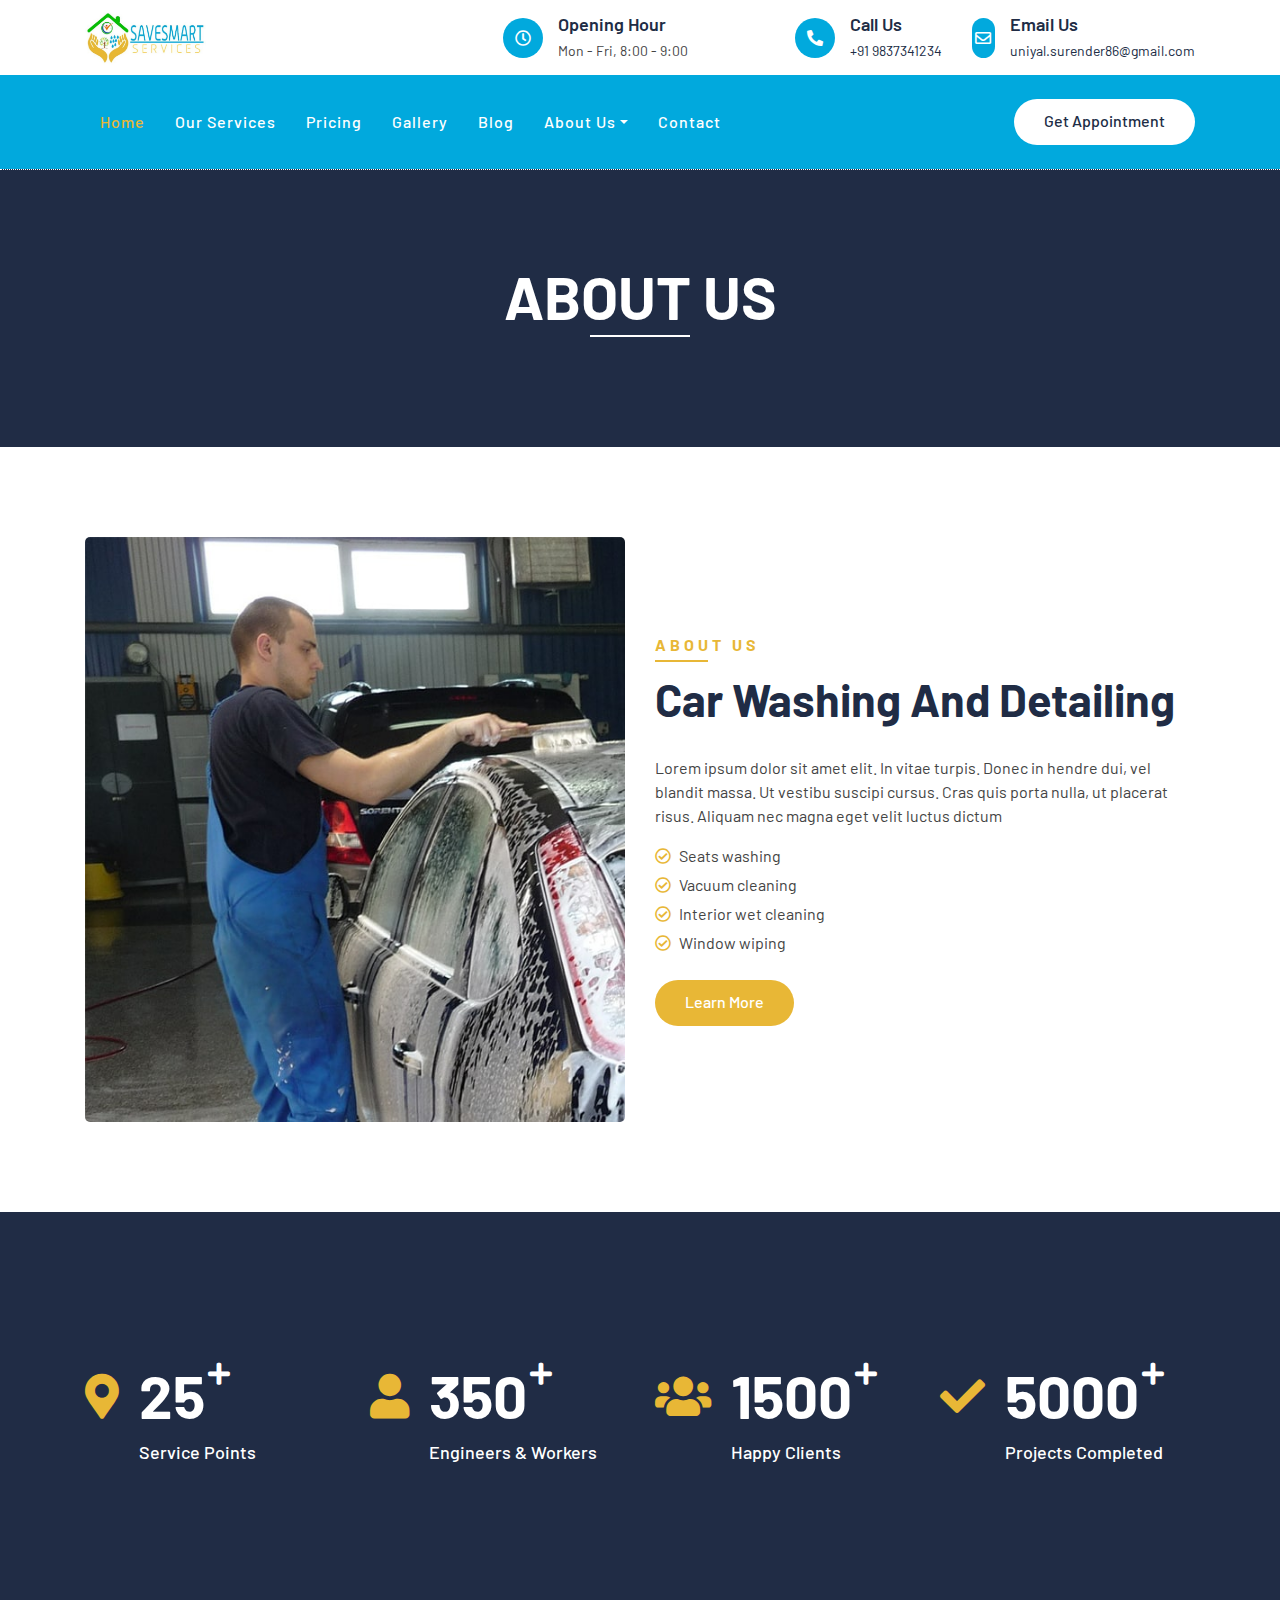
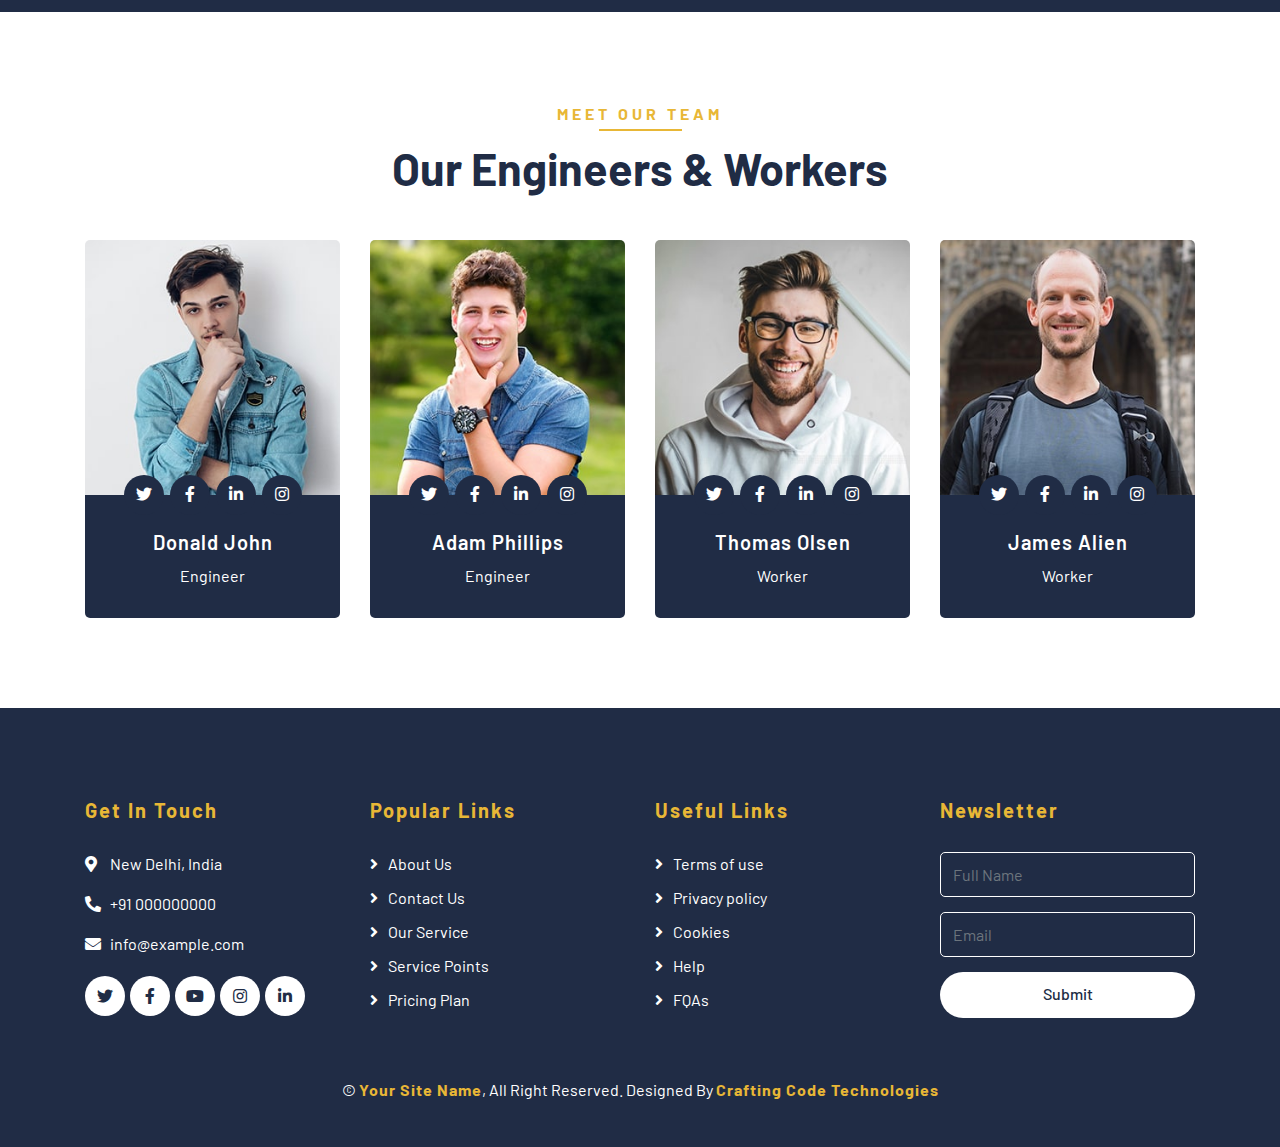
==== commit fe3e08f4: "css" ====
--- a/about.html
+++ b/about.html
@@ -2,13 +2,13 @@
 <html lang="en">
     <head>
         <meta charset="utf-8">
-        <title>AutoWash - Car Wash</title>
+        <title>Save Smart Home Services | Dehradun</title>
         <meta content="width=device-width, initial-scale=1.0" name="viewport">
-        <meta content="Free Website Template" name="keywords">
-        <meta content="Free Website Template" name="description">
+        <meta content="Car Wash Service" name="keywords">
+        <meta content="Professional car wash services tailored to keep your vehicle spotless, shining, and protected. Quick, eco-friendly, and affordable solutions for a clean drive every time!" name="description">
 
         <!-- Favicon -->
-        <link href="img/favicon.ico" rel="icon">
+        <link href="img/favicon.jpg" rel="icon">
 
         <!-- Google Font -->
         <link href="https://fonts.googleapis.com/css2?family=Barlow:wght@400;500;600;700;800;900&display=swap" rel="stylesheet"> 
@@ -32,12 +32,12 @@
                     <div class="col-lg-4 col-md-12">
                         <div class="logo">
                             <a href="index.html">
-                                <h1>Auto<span>Wash</span></h1>
-                                <!-- <img src="img/logo.jpg" alt="Logo"> -->
+                                <!-- <h2>Save Smart <span>Services</span></h2> -->
+                                <img src="img/logonew.jpg" alt="Logo">
                             </a>
                         </div>
                     </div>
-                    <div class="col-lg-8 col-md-7 d-none d-lg-block">
+                    <div class="col-lg-8 col-md-9 d-none d-lg-block">
                         <div class="row">
                             <div class="col-4">
                                 <div class="top-bar-item">
@@ -57,7 +57,7 @@
                                     </div>
                                     <div class="top-bar-text">
                                         <h3>Call Us</h3>
-                                        <p>+91 0000000000</p>
+                                        <p><a href="tel:+91 9837341234">+91 9837341234 </a></p>
                                     </div>
                                 </div>
                             </div>
@@ -68,7 +68,7 @@
                                     </div>
                                     <div class="top-bar-text">
                                         <h3>Email Us</h3>
-                                        <p>info@example.com</p>
+                                        <p><a href="mailto:uniyal.surender86@gmail.com">uniyal.surender86@gmail.com</a></p>
                                     </div>
                                 </div>
                             </div>
@@ -90,24 +90,23 @@
 
                     <div class="collapse navbar-collapse justify-content-between" id="navbarCollapse">
                         <div class="navbar-nav mr-auto">
-                            <a href="index.html" class="nav-item nav-link">Home</a>
-                            <a href="about.html" class="nav-item nav-link active">About</a>
-                            <a href="service.html" class="nav-item nav-link">Service</a>
-                            <a href="price.html" class="nav-item nav-link">Price</a>
-                            <a href="location.html" class="nav-item nav-link">Washing Points</a>
+                            <a href="index.html" class="nav-item nav-link active">Home</a>
+                            <a href="service.html" class="nav-item nav-link">Our Services</a>
+                            <a href="price.html" class="nav-item nav-link">Pricing</a>
+                            <a href="Gallery.html" class="nav-item nav-link">Gallery</a>
+                            <a href="blog.html" class="nav-item nav-link">Blog</a>
                             <div class="nav-item dropdown">
-                                <a href="#" class="nav-link dropdown-toggle" data-toggle="dropdown">Pages</a>
+                                <a href="#" class="nav-link dropdown-toggle" data-toggle="dropdown">About Us</a>
                                 <div class="dropdown-menu">
-                                    <a href="blog.html" class="dropdown-item">Blog Grid</a>
-                                    <a href="single.html" class="dropdown-item">Detail Page</a>
-                                    <a href="team.html" class="dropdown-item">Team Member</a>
-                                    <a href="booking.html" class="dropdown-item">Schedule Booking</a>
+                                    <a href="about.html" class="dropdown-item">Who we are</a>
+                                    <a href="team.html" class="dropdown-item">Our Team</a>
+                                   
                                 </div>
                             </div>
                             <a href="contact.html" class="nav-item nav-link">Contact</a>
                         </div>
                         <div class="ml-auto">
-                            <a class="btn btn-custom" href="#">Get Appointment</a>
+                            <a class="btn btn-custom" href="booking.html">Get Appointment</a>
                         </div>
                     </div>
                 </nav>
@@ -121,12 +120,12 @@
             <div class="container">
                 <div class="row">
                     <div class="col-12">
-                        <h2>About Us</h2>
-                    </div>
-                    <div class="col-12">
+                        <h2 class="text-uppercase">About Us</h2>
+                    </div>
+                    <!-- <div class="col-12">
                         <a href="">Home</a>
                         <a href="">About Us</a>
-                    </div>
+                    </div> -->
                 </div>
             </div>
         </div>
--- a/css/style.css
+++ b/css/style.css
@@ -25,7 +25,7 @@
 a:hover,
 a:active,
 a:focus {
-    color: #E81C2E;
+    color: #E8B736;
     outline: none;
     text-decoration: none;
 }
@@ -36,7 +36,7 @@
     font-size: 16px;
     font-weight: 500;
     color: #ffffff;
-    background: #E81C2E;
+    background: #E8B736;
     border: none;
     border-radius: 60px;
     box-shadow: inset 0 0 0 0 #202C45;
@@ -46,7 +46,7 @@
 }
 
 .btn.btn-custom:hover {
-    color: #E81C2E;
+    color: #E8B736;
     background: #202C45;
     box-shadow: inset 200px 0 0 0 #202C45;
 }
@@ -101,7 +101,7 @@
     width: 45px;
     height: 45px;
     border: 5px solid #dddddd;
-    border-top: 5px solid #E81C2E;
+    border-top: 5px solid #E8B736;
     border-radius: 50%;
     -webkit-animation: spin 2s linear infinite;
     animation: spin 2s linear infinite;
@@ -128,7 +128,7 @@
     right: 15px;
     bottom: 15px;
     transition: .5s;
-    background: #E81C2E;
+    background: #E8B736;
     border-radius: 44px;
     z-index: 9;
 }
@@ -161,7 +161,7 @@
 
 .top-bar .logo h1 {
     margin: -4px 0 0 0;
-    color: #E81C2E;
+    color: #E8B736;
     font-size: 50px;
     line-height: 50px;
     font-weight: 800;
@@ -190,7 +190,7 @@
     display: flex;
     align-items: center;
     justify-content: center;
-    background: #202C45;
+    background: #01A9DD;
     border-radius: 40px;
 }
 
@@ -228,7 +228,7 @@
 /**********************************/
 .nav-bar {
     position: relative;
-    background: #202C45;
+    background: #01A9DD;
 }
 
 .nav-bar.nav-sticky {
@@ -242,7 +242,7 @@
 
 .nav-bar .navbar {
     padding: 20px 0;
-    background: #202C45 !important;
+    background: #01A9DD !important;
     transition: .3s;
 }
 
@@ -262,7 +262,7 @@
 
 .navbar-dark .navbar-nav .nav-link:hover,
 .navbar-dark .navbar-nav .nav-link.active {
-    color: #E81C2E;
+    color: #E8B736;
 }
 
 .nav-bar .dropdown-menu {
@@ -275,13 +275,13 @@
 .nav-bar .btn.btn-custom {
     color: #202C45;
     background: #ffffff;
-    box-shadow: inset 0 0 0 0 #E81C2E;
+    box-shadow: inset 0 0 0 0 #E8B736;
 }
 
 .nav-bar .btn:hover {
     color: #ffffff;
-    background: #E81C2E;
-    box-shadow: inset 200px 0 0 0 #E81C2E;
+    background: #E8B736;
+    box-shadow: inset 200px 0 0 0 #E8B736;
 }
 
 @media (min-width: 992px) {
@@ -372,7 +372,7 @@
 }
 
 .carousel .carousel-text h3 {
-    color: #E81C2E;
+    color: #E8B736;
     font-size: 20px;
     font-weight: 700;
     letter-spacing: 4px;
@@ -401,7 +401,7 @@
 }
 
 .carousel .btn.btn-custom:hover {
-    color: #E81C2E;
+    color: #E8B736;
 }
 
 .carousel .owl-nav {
@@ -440,7 +440,7 @@
 .carousel .owl-nav .owl-prev:hover,
 .carousel .owl-nav .owl-next:hover {
     color: #ffffff;
-    background: #E81C2E;
+    background: #E8B736;
 }
 
 .carousel .animated {
@@ -549,7 +549,7 @@
 }
 
 .page-header a:hover {
-    color: #E81C2E;
+    color: #E8B736;
 }
 
 .page-header a::after {
@@ -615,7 +615,7 @@
     font-weight: 700;
     letter-spacing: 4px;
     text-transform: uppercase;
-    color: #E81C2E;
+    color: #E8B736;
 }
 
 .section-header p::after {
@@ -625,7 +625,7 @@
     height: 2px;
     left: 25%;
     bottom: 0;
-    background: #E81C2E;
+    background: #E8B736;
 }
 
 .section-header.text-left p::after {
@@ -699,7 +699,7 @@
 
 .about .about-content ul li i {
     margin-right: 8px;
-    color: #E81C2E;
+    color: #E8B736;
 }
 
 
@@ -731,7 +731,7 @@
     margin: 0;
     font-size: 60px;
     line-height: 60px;
-    background-image: linear-gradient(#E81C2E, #202C45);
+    background-image: linear-gradient(#E8B736, #202C45);
     -webkit-background-clip: text;
     -webkit-text-fill-color: transparent;
     transition: .5s;
@@ -771,7 +771,7 @@
 .facts .facts-item i {
     margin-top: 15px;
     font-size: 45px;
-    color: #E81C2E;
+    color: #E8B736;
 }
 
 .facts .facts-text {
@@ -862,7 +862,7 @@
 
 .price .price-item.featured-item h2,
 .price .price-item.featured-item h3 {
-    color: #E81C2E;
+    color: #E8B736;
 }
 
 .price .price-body {
@@ -896,25 +896,25 @@
 }
 
 .price .price-item .price-footer .btn.btn-custom {
-    color: #E81C2E;
+    color: #E8B736;
     background: #202C45;
-    box-shadow: inset 0 0 0 0 #E81C2E;
+    box-shadow: inset 0 0 0 0 #E8B736;
 }
 
 .price .price-item .price-footer .btn.btn-custom:hover {
     color: #ffffff;
-    background: #E81C2E;
-    box-shadow: inset 200px 0 0 0 #E81C2E;
+    background: #E8B736;
+    box-shadow: inset 200px 0 0 0 #0AB908;
 }
 
 .price .price-item.featured-item .price-footer .btn.btn-custom {
     color: #ffffff;
-    background: #E81C2E;
+    background:  #E8B736;
     box-shadow: inset 0 0 0 0 #202C45;
 }
 
 .price .price-item.featured-item .price-footer .btn.btn-custom:hover {
-    color: #E81C2E;
+    color: #E8B736;
     background: #202C45;
     box-shadow: inset 200px 0 0 0 #202C45;
 }
@@ -937,7 +937,7 @@
 .location .location-item i {
     padding-top: 3px;
     font-size: 30px;
-    color: #E81C2E;
+    color: #E8B736;
 }
 
 .location .location-text {
@@ -960,7 +960,7 @@
 
 .location .location-form {
     padding: 45px 30px;
-    background: #E81C2E;
+    background: #E8B736;
     border-radius: 5px;
 }
 
@@ -1001,14 +1001,14 @@
 
 .location .location-form .btn.btn-custom {
     width: 100%;
-    color: #E81C2E;
+    color: #E8B736;
     background: #ffffff;
     box-shadow: inset 0 0 0 0 #202C45;
 }
 
 .location .location-form .btn.btn-custom:hover {
     color: #ffffff;
-    background: #E81C2E;
+    background: #E8B736;
     box-shadow: inset 400px 0 0 0 #202C45;
 }
 
@@ -1059,7 +1059,7 @@
 }
 
 .team .team-item:hover .team-text {
-    background: #E81C2E;
+    background: #E8B736;
 }
 
 .team .team-text h2 {
@@ -1100,7 +1100,7 @@
 }
 
 .team .team-item:hover .team-social a {
-    background: #E81C2E;
+    background: #E8B736;
 }
 
 .team .team-social a:hover {
@@ -1171,7 +1171,7 @@
     font-size: 25px;
     font-family: "Font Awesome 5 Free";
     font-weight: 900;
-    color: #E81C2E;
+    color: #E8B736;
     margin-right: 10px;
 }
 
@@ -1190,7 +1190,7 @@
 }
 
 .testimonial .owl-dot.active {
-    background: #E81C2E;
+    background: #E8B736;
 }
 
 
@@ -1267,7 +1267,7 @@
 }
 
 .blog .blog-text h3 a:hover {
-    color: #E81C2E;
+    color: #E8B736;
 }
 
 .blog .blog-text p {
@@ -1305,7 +1305,7 @@
 }
 
 .blog .blog-meta a:hover {
-    color: #E81C2E;
+    color: #E8B736;
 }
 
 .blog .pagination {
@@ -1320,7 +1320,7 @@
 
 .blog .pagination .page-link:hover,
 .blog .pagination .page-item.active .page-link {
-    color: #E81C2E;
+    color: #E8B736;
     background: #202C45;
 }
 
@@ -1466,8 +1466,8 @@
 
 .single .single-tags a:hover {
     color: #ffffff;
-    background: #E81C2E;
-    border-color: #E81C2E;
+    background: #E8B736;
+    border-color: #E8B736;
 }
 
 .single .single-bio {
@@ -1534,7 +1534,7 @@
 
 .single .single-bio-social a:hover {
     color: #ffffff;
-    background: #E81C2E;
+    background: #E8B736;
 }
 
 .single .single-related {
@@ -1583,7 +1583,7 @@
 }
 
 .single .post-item .post-text a:hover {
-    color: #E81C2E;
+    color: #E8B736;
 }
 
 .single .post-item .post-meta {
@@ -1634,7 +1634,7 @@
 .single .related-slider .owl-nav .owl-prev:hover,
 .single .related-slider .owl-nav .owl-next:hover {
     color: #ffffff;
-    background: #E81C2E;
+    background: #E8B736;
 }
 
 .single .single-comment {
@@ -1700,7 +1700,7 @@
 
 .single .comment-text .btn:hover {
     color: #ffffff;
-    background: #E81C2E;
+    background: #E8B736;
 }
 
 .single .comment-form {
@@ -1731,7 +1731,7 @@
 
 .single .comment-form input:focus,
 .single .comment-form textarea:focus {
-    border-color: #E81C2E;
+    border-color: #E8B736;
 }
 
 .single .comment-form .btn {
@@ -1773,7 +1773,7 @@
     height: 2px;
     bottom: 0;
     left: 0;
-    background: #E81C2E;
+    background: #E8B736;
 }
 
 .sidebar .sidebar-widget .search-widget {
@@ -1788,7 +1788,7 @@
 
 .sidebar .search-widget input:focus {
     box-shadow: none;
-    border-color: #E81C2E;
+    border-color: #E8B736;
 }
 
 .sidebar .search-widget .btn {
@@ -1806,7 +1806,7 @@
 }
 
 .sidebar .search-widget .btn:hover {
-    color: #E81C2E;
+    color: #E8B736;
 }
 
 .sidebar .sidebar-widget .recent-post {
@@ -1831,7 +1831,7 @@
 .sidebar .tab-post .nav.nav-pills .nav-link:hover,
 .sidebar .tab-post .nav.nav-pills .nav-link.active {
     color: #ffffff;
-    background: #E81C2E;
+    background: #E8B736;
 }
 
 .sidebar .tab-post .tab-content {
@@ -1873,7 +1873,7 @@
     content: '\f105';
     font-family: 'Font Awesome 5 Free';
     font-weight: 900;
-    color: #E81C2E;
+    color: #E8B736;
     left: 1px;
 }
 
@@ -1900,8 +1900,8 @@
 
 .single .tag-widget a:hover {
     color: #ffffff;
-    background: #E81C2E;
-    border-color: #E81C2E;
+    background: #E8B736;
+    border-color: #E8B736;
 }
 
 .sidebar .image-widget {
@@ -1946,7 +1946,7 @@
     font-size: 20px;
     font-weight: 700;
     letter-spacing: 2px;
-    color: #E81C2E;
+    color: #E8B736;
 }
 
 .footer .footer-link a {
@@ -1965,7 +1965,7 @@
 }
 
 .footer .footer-link a:hover {
-    color: #E81C2E;
+    color: #E8B736;
     letter-spacing: 1px;
 }
 
@@ -1998,7 +1998,7 @@
 
 .footer .footer-social a:hover {
     color: #ffffff;
-    background: #E81C2E;
+    background: #E8B736;
 }
 
 .footer .footer-newsletter form {
@@ -2025,13 +2025,13 @@
     width: 100%;
     color: #202C45;
     background: #ffffff;
-    box-shadow: inset 0 0 0 0 #E81C2E;
+    box-shadow: inset 0 0 0 0 #E8B736;
 }
 
 .footer .footer-newsletter .btn:hover {
     color: #ffffff;
-    background: #E81C2E;
-    box-shadow: inset 200px 0 0 0 #E81C2E;
+    background: #E8B736;
+    box-shadow: inset 200px 0 0 0 #E8B736;
 }
 
 .footer .copyright {
@@ -2046,7 +2046,7 @@
 }
 
 .footer .copyright p a {
-    color: #E81C2E;
+    color: #E8B736;
     font-weight: 700;
     letter-spacing: 1px;
 }
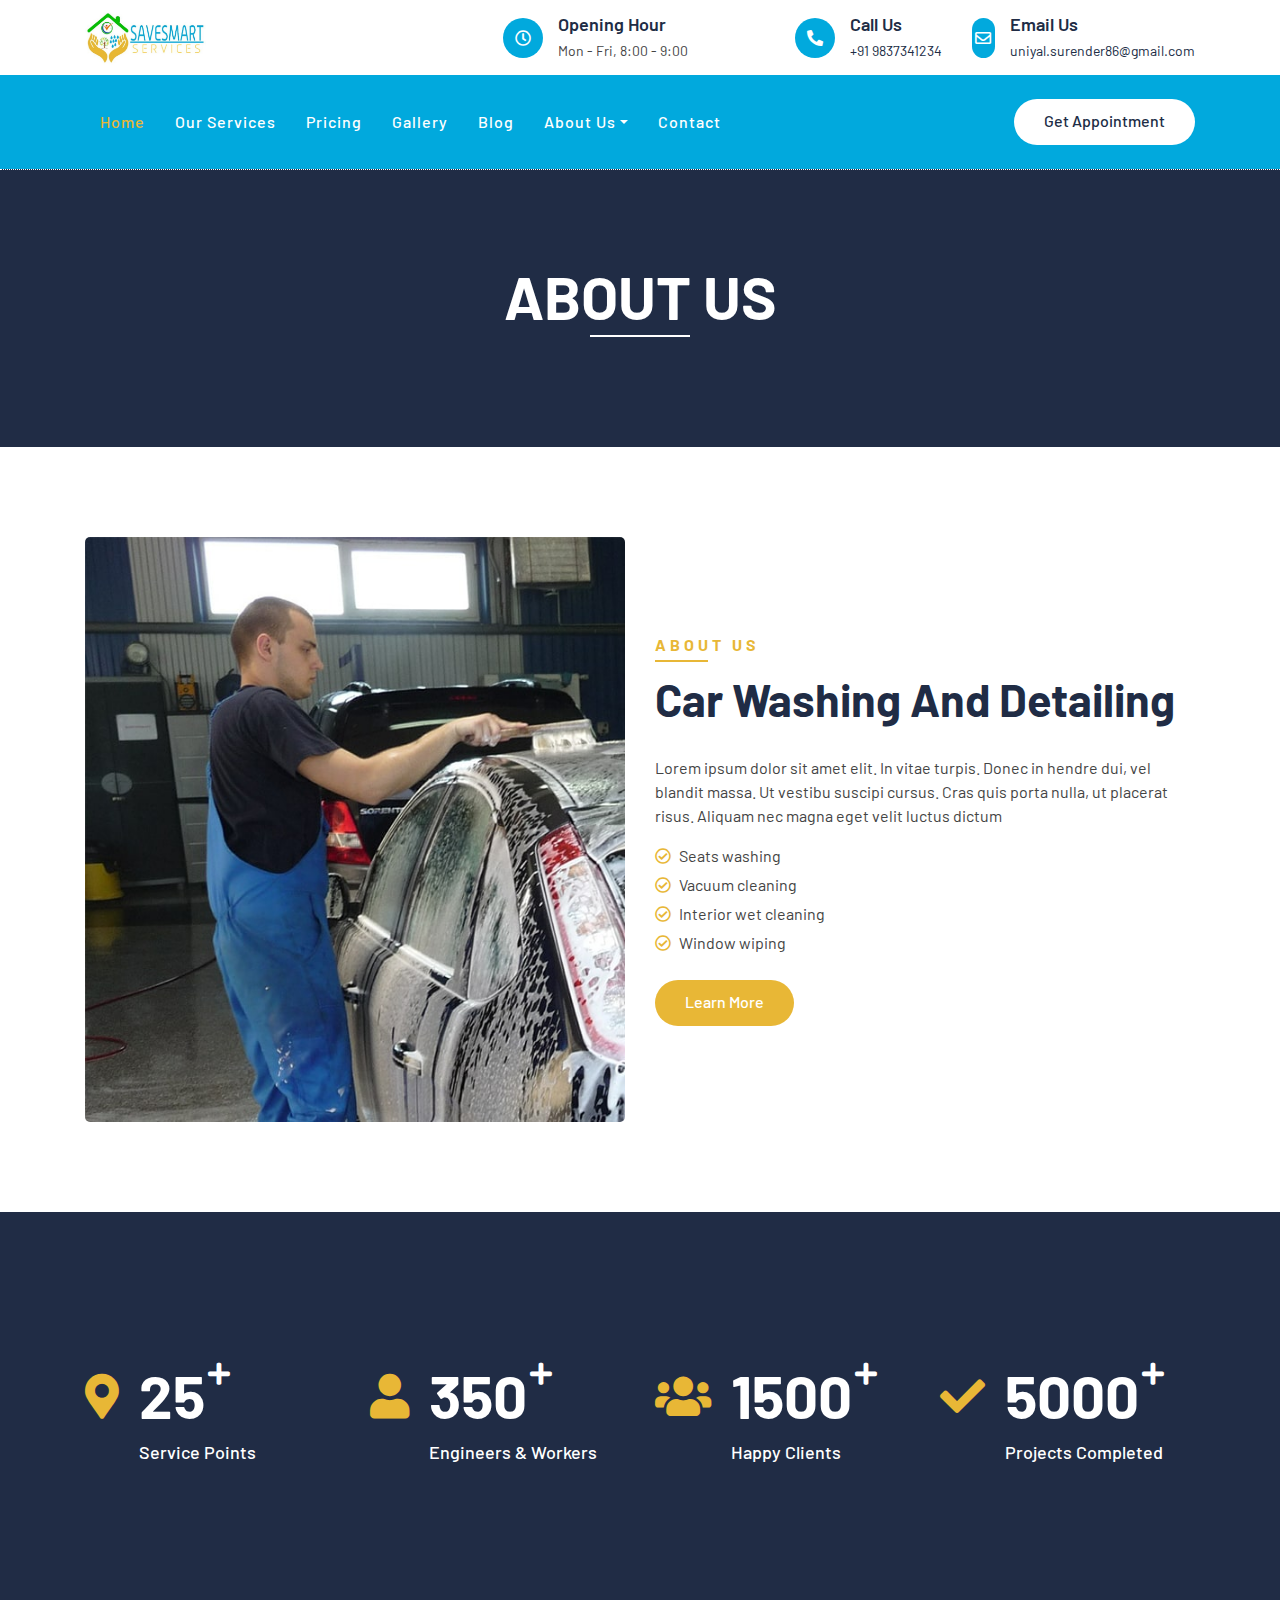
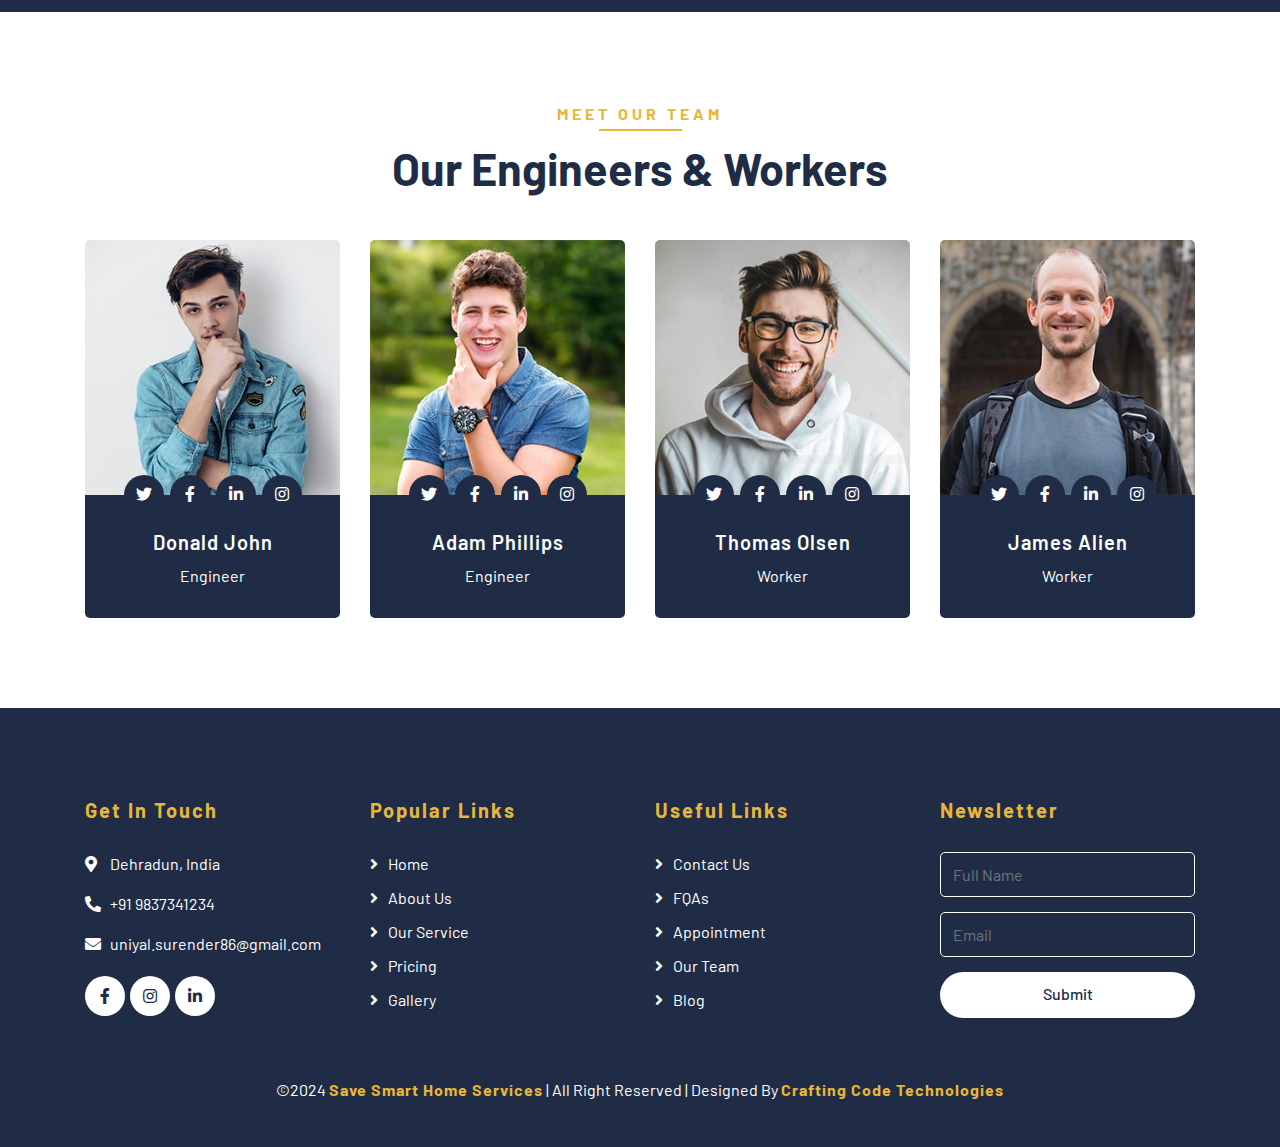
==== commit 3711905d: "footer updated" ====
--- a/about.html
+++ b/about.html
@@ -293,63 +293,74 @@
         <!-- Team End -->
 
 
-               <!-- Footer Start -->
-        <div class="footer">
-            <div class="container">
-                <div class="row">
-                    <div class="col-lg-3 col-md-6">
-                        <div class="footer-contact">
-                            <h2>Get In Touch</h2>
-                            <p><i class="fa fa-map-marker-alt"></i>New Delhi, India</p>
-                            <p><i class="fa fa-phone-alt"></i>+91 000000000</p>
-                            <p><i class="fa fa-envelope"></i>info@example.com</p>
-                            <div class="footer-social">
-                                <a class="btn" href=""><i class="fab fa-twitter"></i></a>
-                                <a class="btn" href=""><i class="fab fa-facebook-f"></i></a>
-                                <a class="btn" href=""><i class="fab fa-youtube"></i></a>
-                                <a class="btn" href=""><i class="fab fa-instagram"></i></a>
-                                <a class="btn" href=""><i class="fab fa-linkedin-in"></i></a>
-                            </div>
-                        </div>
-                    </div>
-                    <div class="col-lg-3 col-md-6">
-                        <div class="footer-link">
-                            <h2>Popular Links</h2>
-                            <a href="">About Us</a>
-                            <a href="">Contact Us</a>
-                            <a href="">Our Service</a>
-                            <a href="">Service Points</a>
-                            <a href="">Pricing Plan</a>
-                        </div>
-                    </div>
-                    <div class="col-lg-3 col-md-6">
-                        <div class="footer-link">
-                            <h2>Useful Links</h2>
-                            <a href="">Terms of use</a>
-                            <a href="">Privacy policy</a>
-                            <a href="">Cookies</a>
-                            <a href="">Help</a>
-                            <a href="">FQAs</a>
-                        </div>
-                    </div>
-                    <div class="col-lg-3 col-md-6">
-                        <div class="footer-newsletter">
-                            <h2>Newsletter</h2>
-                            <form>
-                                <input class="form-control" placeholder="Full Name">
-                                <input class="form-control" placeholder="Email">
-                                <button class="btn btn-custom">Submit</button>
-                            </form>
-                        </div>
-                    </div>
-                </div>
-            </div>
-            <div class="container copyright">
-                <p>&copy; <a href="#">Your Site Name</a>, All Right Reserved. Designed By <a href="https://craftingcodetech.vercel.app/">Crafting Code Technologies</a></p>
-            </div>
-        </div>
-        <!-- Footer End -->
-        
+        <!-- Footer Start -->
+    <div class="footer">
+      <div class="container">
+        <div class="row">
+          <div class="col-lg-3 col-md-6">
+            <div class="footer-contact">
+              <h2>Get In Touch</h2>
+              <p><i class="fa fa-map-marker-alt"></i>Dehradun, India</p>
+              <p>
+                <i class="fa fa-phone-alt"></i
+                >+91 9837341234</a>
+              </p>
+              <p>
+                <i class="fa fa-envelope"></i
+                >uniyal.surender86@gmail.com
+              </p>
+              <div class="footer-social">
+                <a class="btn" href=""><i class="fab fa-facebook-f"></i></a>
+
+                <a class="btn" href=""><i class="fab fa-instagram"></i></a>
+                <a class="btn" href=""><i class="fab fa-linkedin-in"></i></a>
+              </div>
+            </div>
+          </div>
+          <div class="col-lg-3 col-md-6">
+            <div class="footer-link">
+              <h2>Popular Links</h2>
+              <a href="index.html">Home</a>
+              <a href="about.html">About Us</a>
+                     <a href="service.html">Our Service</a>
+                            <a href="price.html">Pricing</a>
+              <a href="Gallery.html">Gallery</a>
+            </div>
+          </div>
+          <div class="col-lg-3 col-md-6">
+            <div class="footer-link">
+              <h2>Useful Links</h2>
+                <a href="contact.html">Contact Us</a>
+              <a href="faq.html">FQAs</a>
+              <a href="booking.html">Appointment</a>
+              <a href="team.html">Our Team</a>
+              <a href="blog.html">Blog</a>
+            </div>
+          </div>
+          <div class="col-lg-3 col-md-6">
+            <div class="footer-newsletter">
+              <h2>Newsletter</h2>
+              <form>
+                <input class="form-control" placeholder="Full Name" />
+                <input class="form-control" placeholder="Email" />
+                <button class="btn btn-custom">Submit</button>
+              </form>
+            </div>
+          </div>
+        </div>
+      </div>
+      <div class="container copyright ">
+        <p>
+          &copy;2024 <a href="#">Save Smart Home Services</a> | All Right
+          Reserved | Designed By
+          <a class="text-decoration-underline" href="https://www.craftingcodetech.com"
+            >Crafting Code Technologies</a
+          >
+        </p>
+      </div>
+    </div>
+    <!-- Footer End -->
+ 
         <!-- Back to top button -->
         <a href="#" class="back-to-top"><i class="fa fa-chevron-up"></i></a>
         
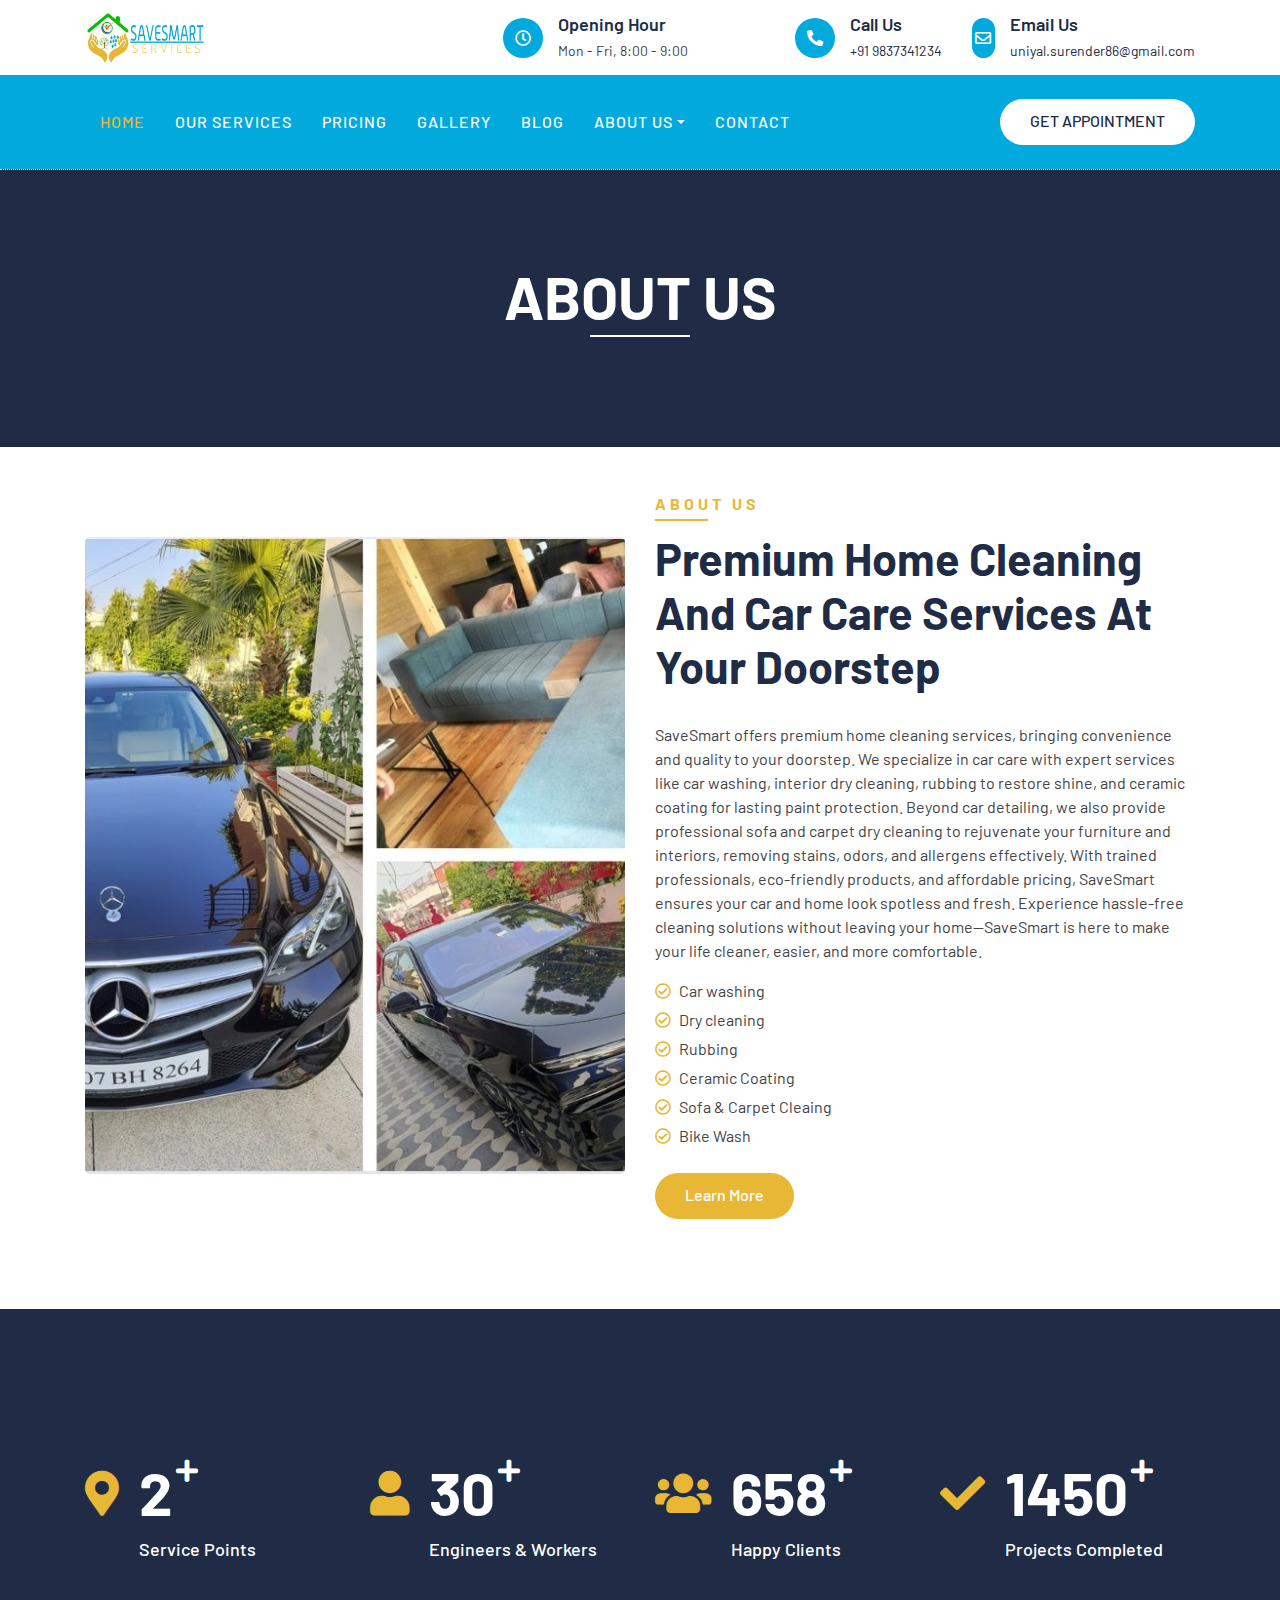
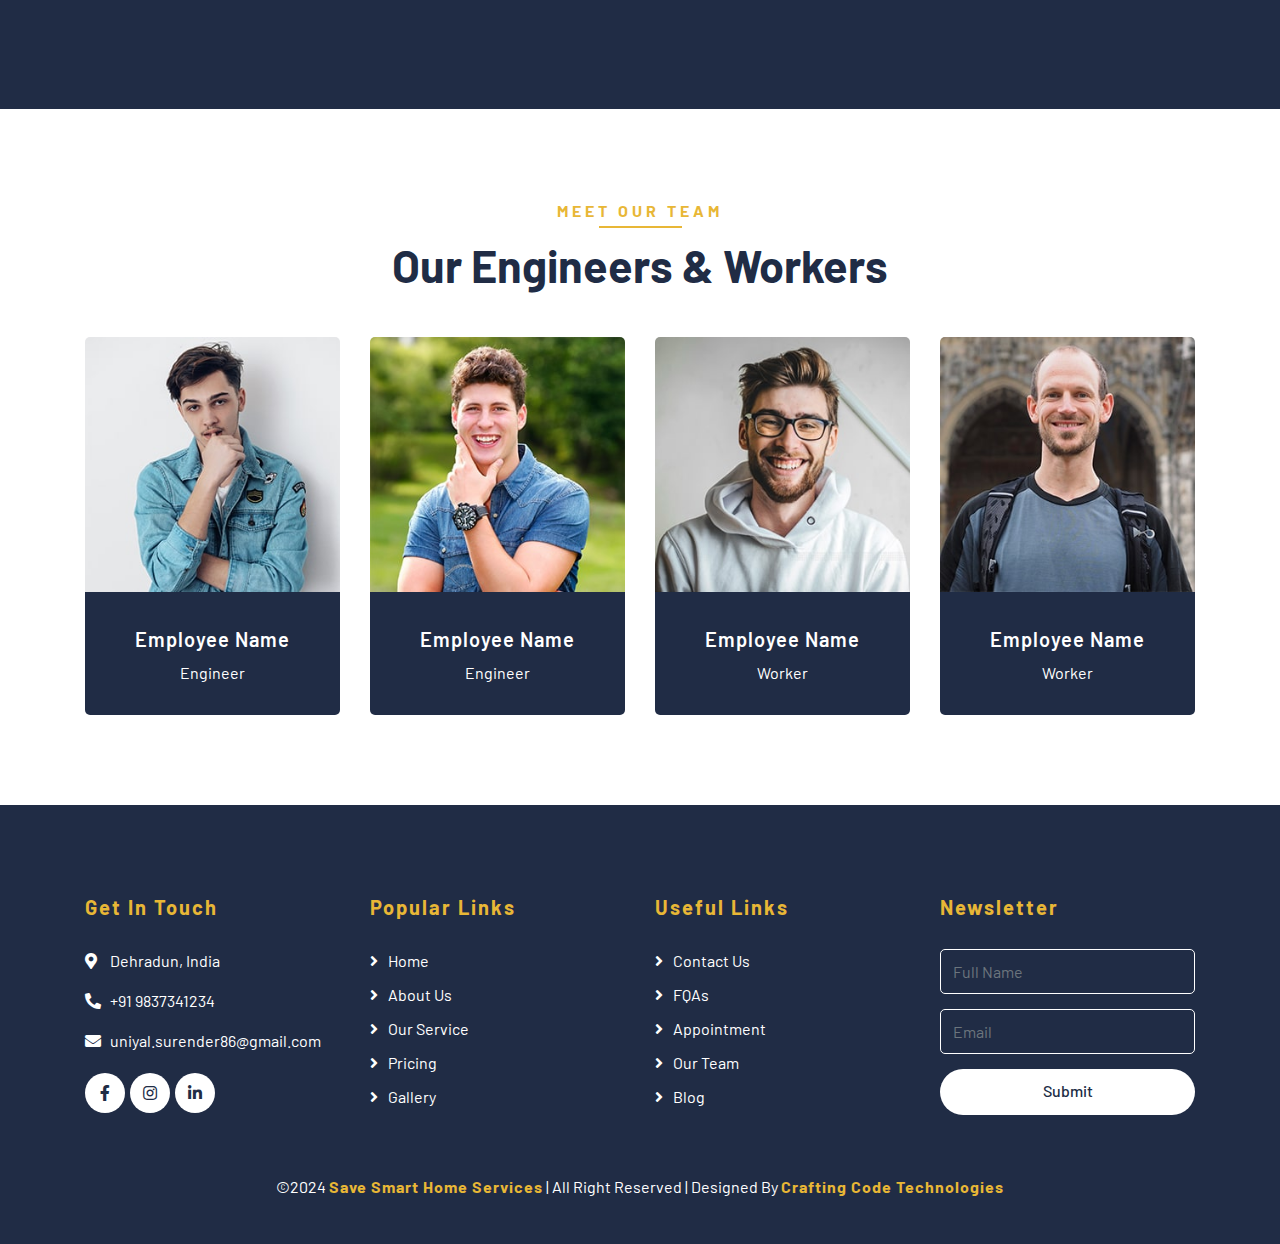
==== commit cfdfe6d9: "updated all page" ====
--- a/about.html
+++ b/about.html
@@ -89,7 +89,7 @@
                     </button>
 
                     <div class="collapse navbar-collapse justify-content-between" id="navbarCollapse">
-                        <div class="navbar-nav mr-auto">
+                        <div class="navbar-nav mr-auto text-uppercase">
                             <a href="index.html" class="nav-item nav-link active">Home</a>
                             <a href="service.html" class="nav-item nav-link">Our Services</a>
                             <a href="price.html" class="nav-item nav-link">Pricing</a>
@@ -106,7 +106,7 @@
                             <a href="contact.html" class="nav-item nav-link">Contact</a>
                         </div>
                         <div class="ml-auto">
-                            <a class="btn btn-custom" href="booking.html">Get Appointment</a>
+                            <a class="btn btn-custom text-uppercase" href="booking.html">Get Appointment</a>
                         </div>
                     </div>
                 </nav>
@@ -138,23 +138,26 @@
                 <div class="row align-items-center">
                     <div class="col-lg-6">
                         <div class="about-img">
-                            <img src="img/about.jpg" alt="Image">
+                            <img src="img/newbanner.jpg" alt="Image">
                         </div>
                     </div>
                     <div class="col-lg-6">
                         <div class="section-header text-left">
                             <p>About Us</p>
-                            <h2>car washing and detailing</h2>
+                            <h2>Premium Home Cleaning and Car Care Services at Your Doorstep</h2>
                         </div>
                         <div class="about-content">
                             <p>
-                                Lorem ipsum dolor sit amet elit. In vitae turpis. Donec in hendre dui, vel blandit massa. Ut vestibu suscipi cursus. Cras quis porta nulla, ut placerat risus. Aliquam nec magna eget velit luctus dictum
+                                SaveSmart offers premium home cleaning services, bringing convenience and quality to your doorstep. We specialize in car care with expert services like car washing, interior dry cleaning, rubbing to restore shine, and ceramic coating for lasting paint protection. Beyond car detailing, we also provide professional sofa and carpet dry cleaning to rejuvenate your furniture and interiors, removing stains, odors, and allergens effectively. With trained professionals, eco-friendly products, and affordable pricing, SaveSmart ensures your car and home look spotless and fresh. Experience hassle-free cleaning solutions without leaving your home—SaveSmart is here to make your life cleaner, easier, and more comfortable.
                             </p>
                             <ul>
-                                <li><i class="far fa-check-circle"></i>Seats washing</li>
-                                <li><i class="far fa-check-circle"></i>Vacuum cleaning</li>
-                                <li><i class="far fa-check-circle"></i>Interior wet cleaning</li>
-                                <li><i class="far fa-check-circle"></i>Window wiping</li>
+                                <li><i class="far fa-check-circle"></i>Car washing</li>
+                <li><i class="far fa-check-circle"></i>Dry cleaning</li>
+                <li>
+                  <i class="far fa-check-circle"></i>Rubbing</li>
+                <li><i class="far fa-check-circle"></i>Ceramic Coating</li>
+                <li><i class="far fa-check-circle"></i>Sofa & Carpet Cleaing</li>
+                <li><i class="far fa-check-circle"></i>Bike Wash</li>
                             </ul>
                             <a class="btn btn-custom" href="">Learn More</a>
                         </div>
@@ -167,130 +170,117 @@
         
         <!-- Facts Start -->
         <div class="facts" data-parallax="scroll" data-image-src="img/facts.jpg">
-            <div class="container">
-                <div class="row">
-                    <div class="col-lg-3 col-md-6">
-                        <div class="facts-item">
-                            <i class="fa fa-map-marker-alt"></i>
-                            <div class="facts-text">
-                                <h3 data-toggle="counter-up">25</h3>
-                                <p>Service Points</p>
-                            </div>
-                        </div>
-                    </div>
-                    <div class="col-lg-3 col-md-6">
-                        <div class="facts-item">
-                            <i class="fa fa-user"></i>
-                            <div class="facts-text">
-                                <h3 data-toggle="counter-up">350</h3>
-                                <p>Engineers & Workers</p>
-                            </div>
-                        </div>
-                    </div>
-                    <div class="col-lg-3 col-md-6">
-                        <div class="facts-item">
-                            <i class="fa fa-users"></i>
-                            <div class="facts-text">
-                                <h3 data-toggle="counter-up">1500</h3>
-                                <p>Happy Clients</p>
-                            </div>
-                        </div>
-                    </div>
-                    <div class="col-lg-3 col-md-6">
-                        <div class="facts-item">
-                            <i class="fa fa-check"></i>
-                            <div class="facts-text">
-                                <h3 data-toggle="counter-up">5000</h3>
-                                <p>Projects Completed</p>
-                            </div>
-                        </div>
-                    </div>
-                </div>
-            </div>
-        </div>
+      <div class="container">
+        <div class="row">
+          <div class="col-lg-3 col-md-6">
+            <div class="facts-item">
+              <i class="fa fa-map-marker-alt"></i>
+              <div class="facts-text">
+                <h3 data-toggle="counter-up">2</h3>
+                <p>Service Points</p>
+              </div>
+            </div>
+          </div>
+          <div class="col-lg-3 col-md-6">
+            <div class="facts-item">
+              <i class="fa fa-user"></i>
+              <div class="facts-text">
+                <h3 data-toggle="counter-up">30</h3>
+                <p>Engineers & Workers</p>
+              </div>
+            </div>
+          </div>
+          <div class="col-lg-3 col-md-6">
+            <div class="facts-item">
+              <i class="fa fa-users"></i>
+              <div class="facts-text">
+                <h3 data-toggle="counter-up">658</h3>
+                <p>Happy Clients</p>
+              </div>
+            </div>
+          </div>
+          <div class="col-lg-3 col-md-6">
+            <div class="facts-item">
+              <i class="fa fa-check"></i>
+              <div class="facts-text">
+                <h3 data-toggle="counter-up">1450</h3>
+                <p>Projects Completed</p>
+              </div>
+            </div>
+          </div>
+        </div>
+      </div>
+    </div>
         <!-- Facts End -->
 
 
         <!-- Team Start -->
         <div class="team">
-            <div class="container">
-                <div class="section-header text-center">
-                    <p>Meet Our Team</p>
-                    <h2>Our Engineers & Workers</h2>
-                </div>
-                <div class="row">
-                    <div class="col-lg-3 col-md-6">
-                        <div class="team-item">
-                            <div class="team-img">
-                                <img src="img/team-1.jpg" alt="Team Image">
-                            </div>
-                            <div class="team-text">
-                                <h2>Donald John</h2>
-                                <p>Engineer</p>
-                                <div class="team-social">
-                                    <a href=""><i class="fab fa-twitter"></i></a>
-                                    <a href=""><i class="fab fa-facebook-f"></i></a>
-                                    <a href=""><i class="fab fa-linkedin-in"></i></a>
-                                    <a href=""><i class="fab fa-instagram"></i></a>
-                                </div>
-                            </div>
-                        </div>
-                    </div>
-                    <div class="col-lg-3 col-md-6">
-                        <div class="team-item">
-                            <div class="team-img">
-                                <img src="img/team-2.jpg" alt="Team Image">
-                            </div>
-                            <div class="team-text">
-                                <h2>Adam Phillips</h2>
-                                <p>Engineer</p>
-                                <div class="team-social">
-                                    <a href=""><i class="fab fa-twitter"></i></a>
-                                    <a href=""><i class="fab fa-facebook-f"></i></a>
-                                    <a href=""><i class="fab fa-linkedin-in"></i></a>
-                                    <a href=""><i class="fab fa-instagram"></i></a>
-                                </div>
-                            </div>
-                        </div>
-                    </div>
-                    <div class="col-lg-3 col-md-6">
-                        <div class="team-item">
-                            <div class="team-img">
-                                <img src="img/team-3.jpg" alt="Team Image">
-                            </div>
-                            <div class="team-text">
-                                <h2>Thomas Olsen</h2>
-                                <p>Worker</p>
-                                <div class="team-social">
-                                    <a href=""><i class="fab fa-twitter"></i></a>
-                                    <a href=""><i class="fab fa-facebook-f"></i></a>
-                                    <a href=""><i class="fab fa-linkedin-in"></i></a>
-                                    <a href=""><i class="fab fa-instagram"></i></a>
-                                </div>
-                            </div>
-                        </div>
-                    </div>
-                    <div class="col-lg-3 col-md-6">
-                        <div class="team-item">
-                            <div class="team-img">
-                                <img src="img/team-4.jpg" alt="Team Image">
-                            </div>
-                            <div class="team-text">
-                                <h2>James Alien</h2>
-                                <p>Worker</p>
-                                <div class="team-social">
-                                    <a href=""><i class="fab fa-twitter"></i></a>
-                                    <a href=""><i class="fab fa-facebook-f"></i></a>
-                                    <a href=""><i class="fab fa-linkedin-in"></i></a>
-                                    <a href=""><i class="fab fa-instagram"></i></a>
-                                </div>
-                            </div>
-                        </div>
-                    </div>
-                </div>
-            </div>
-        </div>
-        <!-- Team End -->
+      <div class="container">
+        <div class="section-header text-center">
+          <p>Meet Our Team</p>
+          <h2>Our Engineers & Workers</h2>
+        </div>
+        <div class="row">
+          <div class="col-lg-3 col-md-6">
+            <div class="team-item">
+              <div class="team-img">
+                <img src="img/team-1.jpg" alt="Team Image" />
+              </div>
+              <div class="team-text">
+                <h2>Employee Name</h2>
+                <p>Engineer</p>
+                <div class="team-social">
+               
+                </div>
+              </div>
+            </div>
+          </div>
+          <div class="col-lg-3 col-md-6">
+            <div class="team-item">
+              <div class="team-img">
+                <img src="img/team-2.jpg" alt="Team Image" />
+              </div>
+              <div class="team-text">
+                <h2>Employee Name</h2>
+                <p>Engineer</p>
+                <div class="team-social">
+              
+                </div>
+              </div>
+            </div>
+          </div>
+          <div class="col-lg-3 col-md-6">
+            <div class="team-item">
+              <div class="team-img">
+                <img src="img/team-3.jpg" alt="Team Image" />
+              </div>
+              <div class="team-text">
+                <h2>Employee Name</h2>
+                <p>Worker</p>
+                <div class="team-social">
+              
+                </div>
+              </div>
+            </div>
+          </div>
+          <div class="col-lg-3 col-md-6">
+            <div class="team-item">
+              <div class="team-img">
+                <img src="img/team-4.jpg" alt="Team Image" />
+              </div>
+              <div class="team-text">
+                <h2>Employee Name</h2>
+                <p>Worker</p>
+                <div class="team-social">
+              
+                </div>
+              </div>
+            </div>
+          </div>
+        </div>
+      </div>
+    </div><!-- Team End -->
 
 
         <!-- Footer Start -->
--- a/css/style.css
+++ b/css/style.css
@@ -152,6 +152,7 @@
     display: flex;
     align-items: center;
     background: #ffffff;
+    z-index: 1;
 }
 
 .top-bar .logo {
@@ -229,6 +230,7 @@
 .nav-bar {
     position: relative;
     background: #01A9DD;
+    z-index: 1;
 }
 
 .nav-bar.nav-sticky {
@@ -515,7 +517,7 @@
 /*******************************/
 .page-header {
     position: relative;
-    margin-bottom: 45px;
+    /* margin-bottom: 45px; */
     padding: 90px 0;
     text-align: center;
     background: #202C45;
@@ -717,7 +719,7 @@
     width: 100%;
     display: flex;
     flex-direction: column;
-    margin-bottom: 45px;
+    margin-bottom: 30px; /* Adjusted margin to give some space between items */
 }
 
 .service .service-item i {
@@ -748,6 +750,34 @@
     margin: 0;
 }
 
+/* Ensure 3 items per column and 3 columns per row */
+@media (min-width: 768px) {
+    .service .row {
+        display: flex;
+        flex-wrap: wrap;
+        justify-content: center;
+        gap: 30px; /* Space between items */
+    }
+
+    .service .col-lg-4, .service .col-md-4 {
+        width: 33.3333%; /* 3 columns per row */
+    }
+}
+
+/* For smaller screens, keep items stacked */
+@media (max-width: 768px) {
+    .service .col-md-6 {
+        width: 50%; /* Two items per row */
+    }
+}
+
+@media (max-width: 480px) {
+    .service .col-md-6 {
+        width: 100%; /* One item per row on very small screens */
+    }
+}
+
+
 
 /*******************************/
 /********** Facts CSS **********/
@@ -927,11 +957,15 @@
     position: relative;
     width: 100%;
     padding: 45px 0;
+    text-align: center; /* Centering the content */
 }
 
 .location .location-item {
     display: flex;
+    width: 300px;
     margin-bottom: 30px;
+    margin-left: 180px;
+    justify-content: space-around; /* Centering the location item */
 }
 
 .location .location-item i {
@@ -962,6 +996,7 @@
     padding: 45px 30px;
     background: #E8B736;
     border-radius: 5px;
+    box-shadow: 0 4px 15px rgba(0, 0, 0, 0.1); /* Adding some shadow to the form */
 }
 
 .location .location-form h3 {
@@ -1017,6 +1052,7 @@
         box-shadow: inset 650px 0 0 0 #202C45;
     }
 }
+
 
 
 /*******************************/
@@ -2054,6 +2090,15 @@
 .footer .copyright p a:hover {
     color: #ffffff;
 }
+.footer .footer-link a {
+    display: block;
+    margin-bottom: 10px;
+    color: #ffffff;
+    text-decoration: none; /* This removes the underline */
+    transition: .3s;
+}
+
+
 /* Gallery Preview Section */
 .gallery-preview {
     padding: 50px 0;
@@ -2077,6 +2122,8 @@
 }
 
 .gallery-item {
+    width: 350px;
+    height: 250px;
     margin-bottom: 30px;
     overflow: hidden;
     border-radius: 5px;
@@ -2086,7 +2133,7 @@
 
 .gallery-item img {
     width: 100%;
-    height: auto;
+    height: 100%;
     display: block;
     transition: transform 0.3s;
 }
@@ -2099,3 +2146,104 @@
 .gallery-item:hover img {
     transform: scale(1.1);
 }
+
+
+/* Gallery Grid Styles */
+.gallery-grid {
+    display: grid;
+    grid-template-columns: repeat(auto-fill, minmax(300px, 1fr));
+    gap: 20px;
+    padding: 20px;
+}
+
+.gallery-item {
+    position: relative;
+    overflow: hidden;
+    border-radius: 8px;
+    cursor: pointer;
+    aspect-ratio: 4/3;
+}
+
+.gallery-item img {
+    width: 100%;
+    height: 100%;
+    object-fit: cover;
+    transition: transform 0.3s ease;
+}
+
+.gallery-item:hover img {
+    transform: scale(1.1);
+}
+
+/* Fullscreen Slider Styles */
+.fullscreen-slider {
+    display: none;
+    position: fixed;
+    top: 0;
+    left: 0;
+    width: 100%;
+    height: 100%;
+    background-color: rgba(0, 0, 0, 0.9);
+    z-index: 1000;
+}
+
+.slider-content {
+    position: absolute;
+    top: 50%;
+    left: 50%;
+    transform: translate(-50%, -50%);
+    max-width: 90%;
+    max-height: 90vh;
+}
+
+.slider-content img {
+    max-width: 100%;
+    max-height: 90vh;
+    object-fit: contain;
+}
+
+.close-btn {
+    position: absolute;
+    top: 15px;
+    right: 25px;
+    font-size: 35px;
+    color: white;
+    cursor: pointer;
+    background: none;
+    border: none;
+    z-index: 1001;
+}
+
+.nav-btn {
+    position: absolute;
+    top: 50%;
+    transform: translateY(-50%);
+    background: rgba(255, 255, 255, 0.1);
+    color: white;
+    padding: 16px;
+    border: none;
+    cursor: pointer;
+    font-size: 18px;
+}
+
+.prev {
+    left: 15px;
+}
+
+.next {
+    right: 15px;
+}
+
+.nav-btn:hover {
+    background: rgba(255, 255, 255, 0.2);
+}
+
+/* Responsive Adjustments */
+@media (max-width: 768px) {
+    .gallery-grid {
+        grid-template-columns: repeat(auto-fill, minmax(250px, 1fr));
+        gap: 15px;
+    }
+}
+
+
